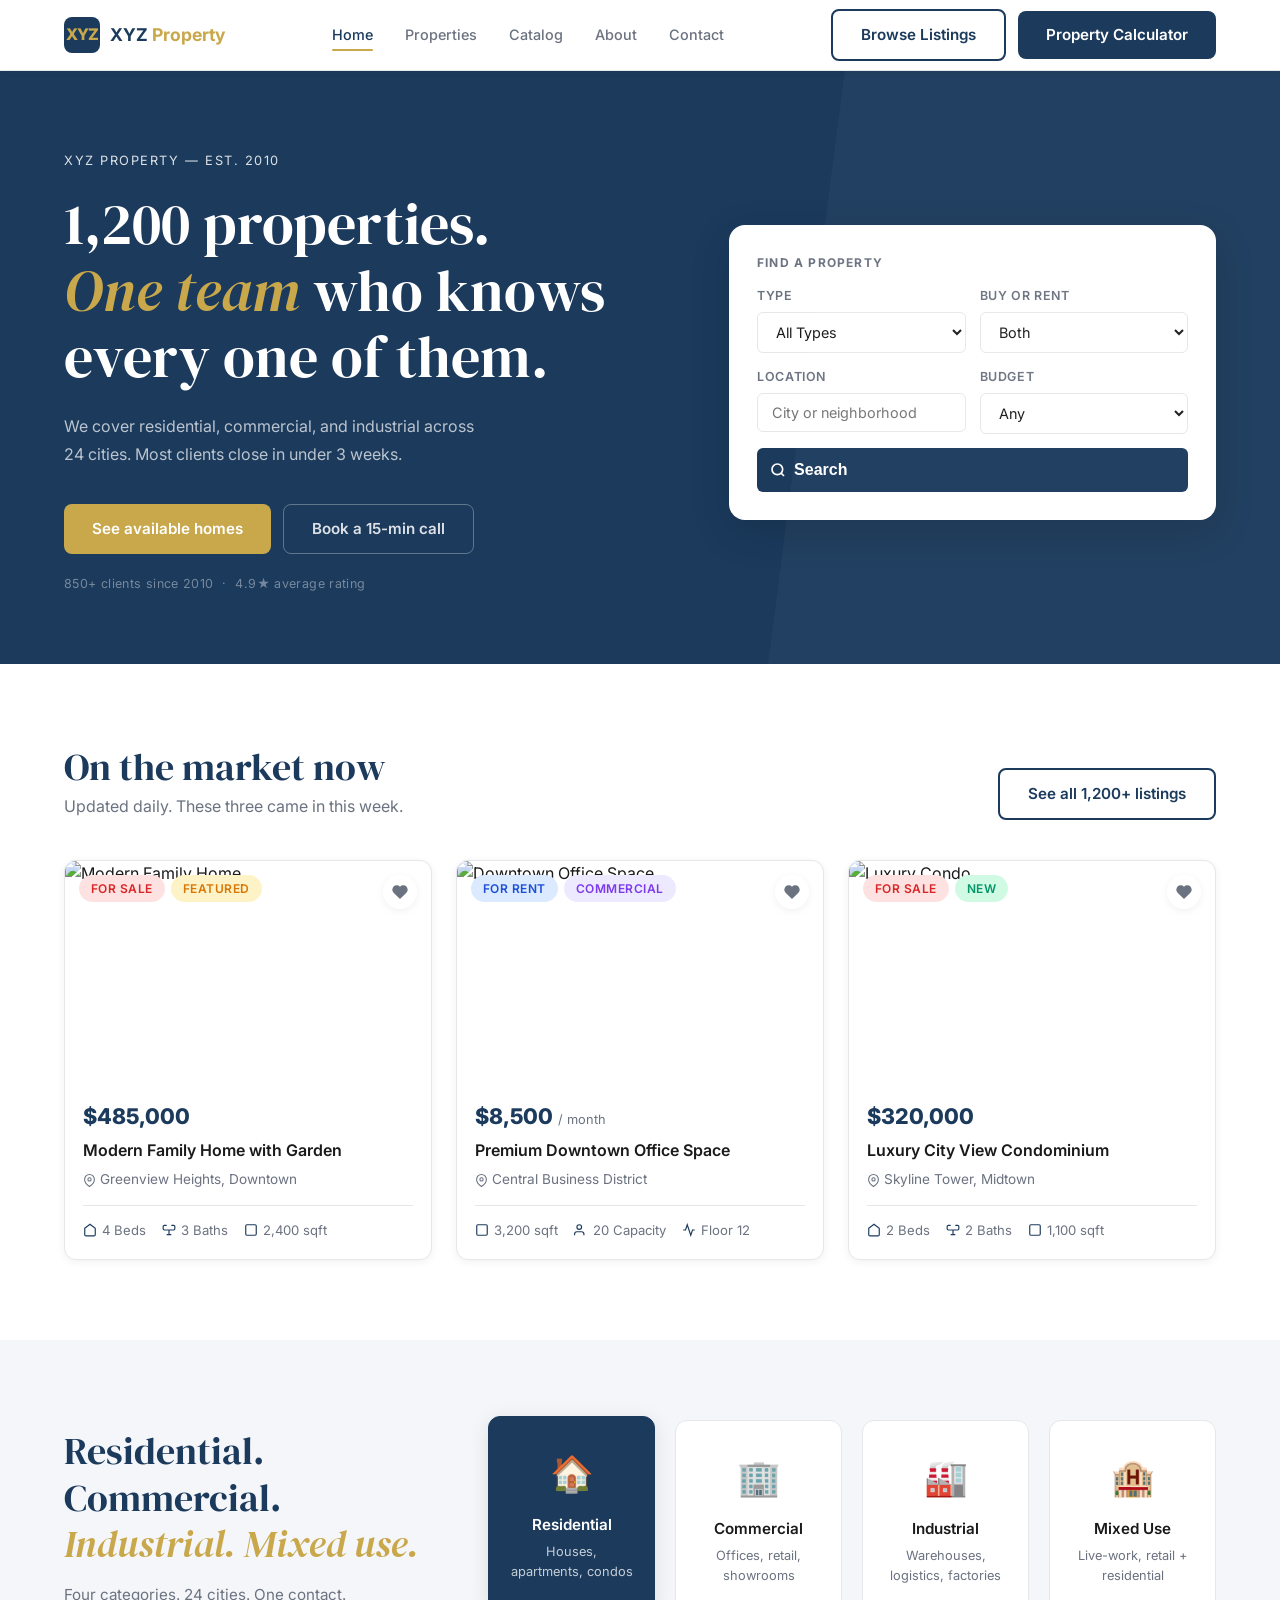
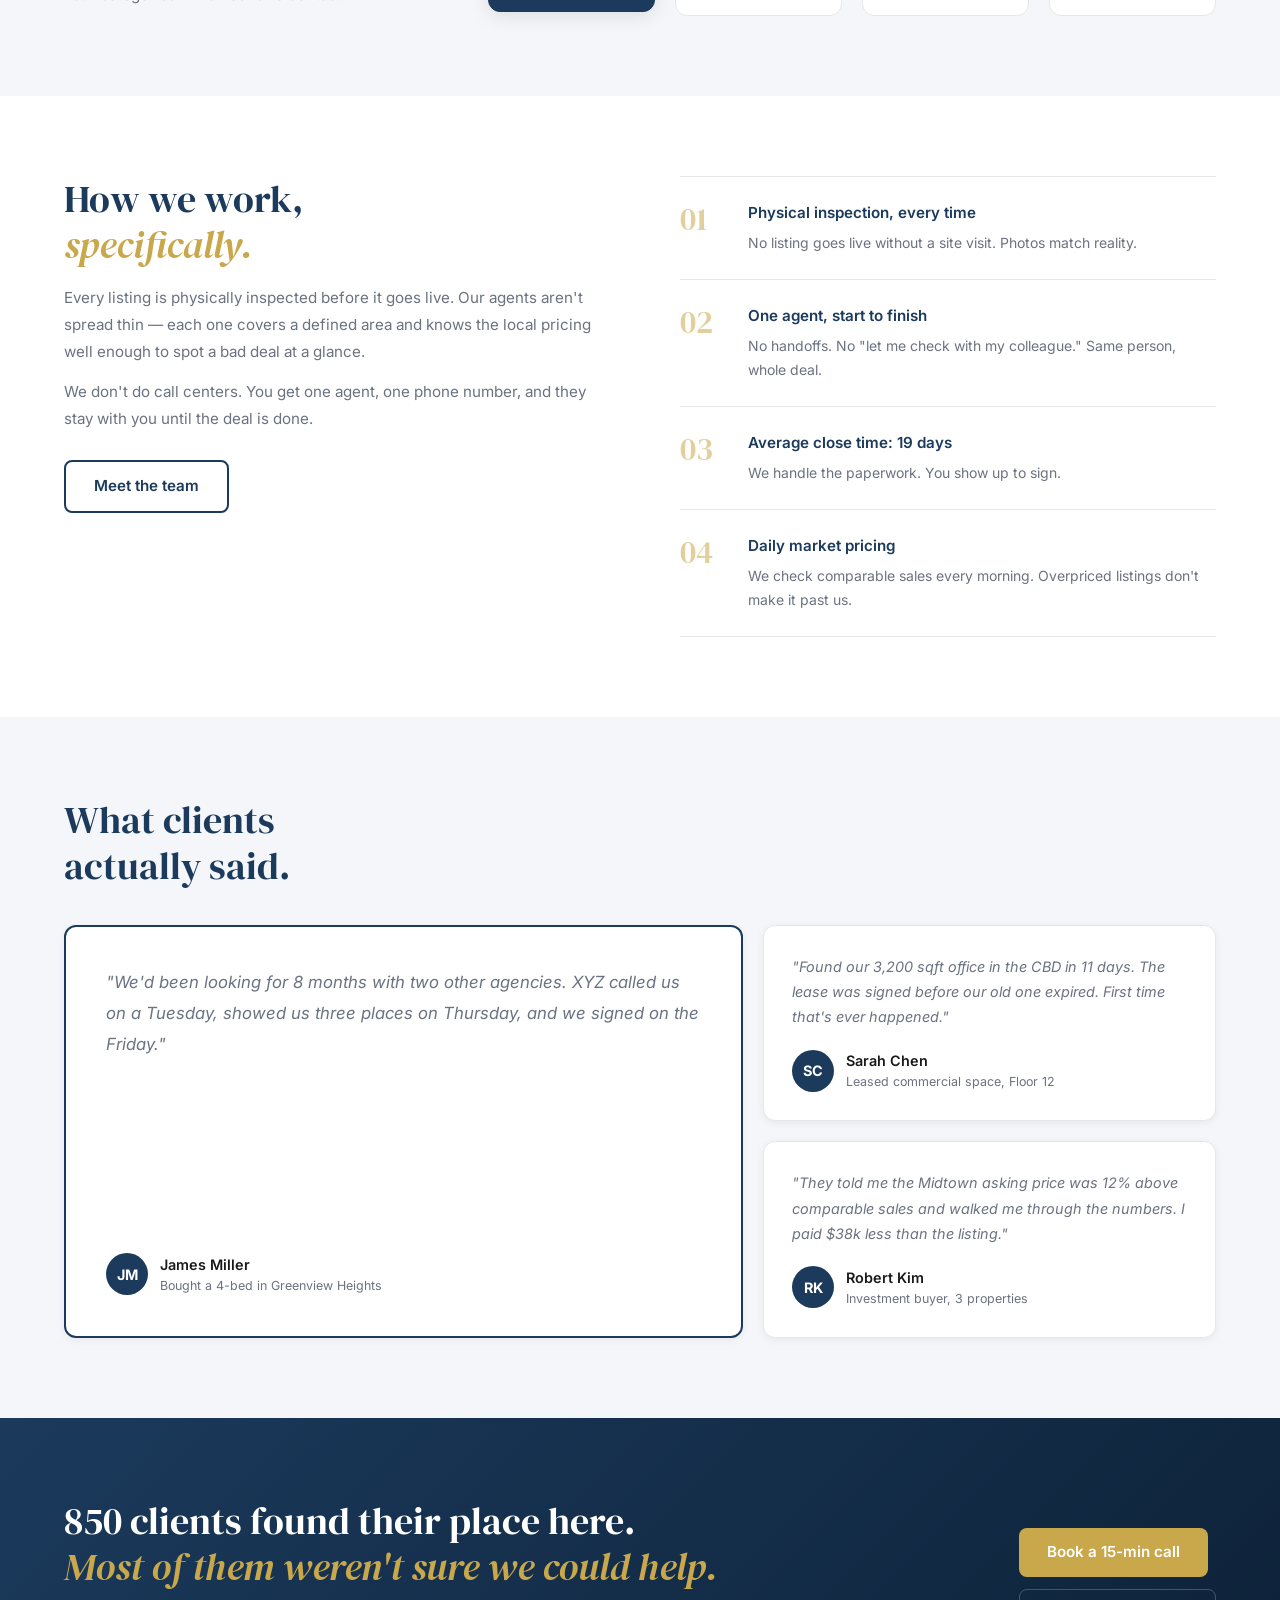
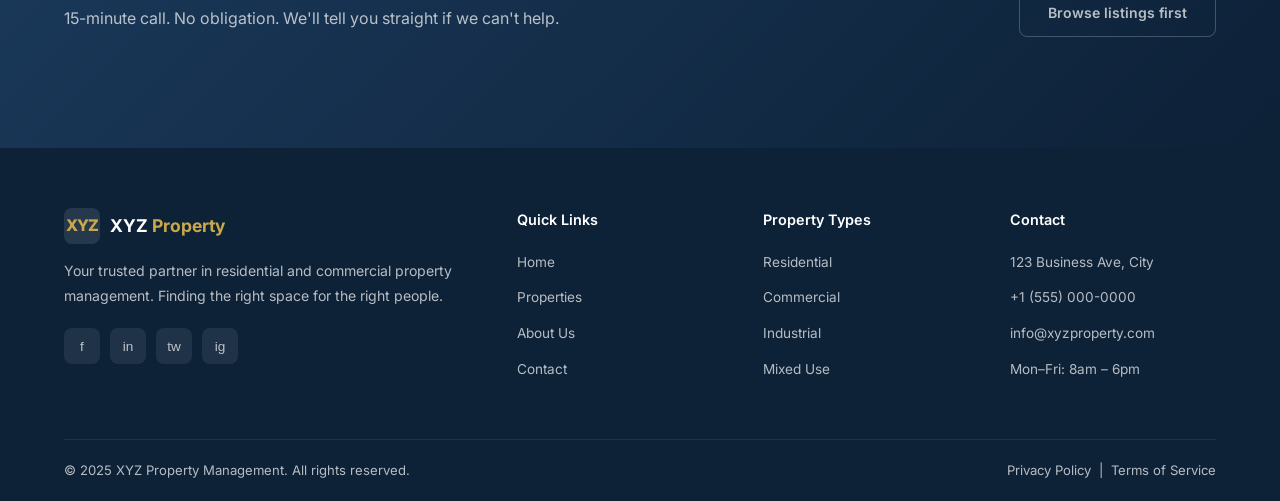
==== index.html @ 2d5e9dc3 "Push Anti-Slop homepage redesign — new hero, editorial sections, DM Serif Display" ====
<!DOCTYPE html>
<html lang="en">
<head>
  <meta charset="UTF-8" />
  <meta name="viewport" content="width=device-width, initial-scale=1.0" />
  <title>XYZ Property Management</title>
  <link rel="stylesheet" href="assets/css/style.css" />
  <link rel="preconnect" href="https://fonts.googleapis.com" />
  <link href="https://fonts.googleapis.com/css2?family=Inter:wght@300;400;500;600;700;800&family=DM+Serif+Display:ital@0;1&display=swap" rel="stylesheet" />
</head>
<body>

  <!-- NAVBAR -->
  <nav class="navbar">
    <div class="container navbar__inner">
      <a href="index.html" class="navbar__logo">
        <div class="logo-icon">XYZ</div>
        <span class="logo-name">XYZ <span>Property</span></span>
      </a>
      <div class="navbar__links">
        <a href="index.html" class="active">Home</a>
        <a href="properties.html">Properties</a>
        <a href="catalog.html">Catalog</a>
        <a href="about.html">About</a>
        <a href="contact.html">Contact</a>
      </div>
      <div class="navbar__actions">
        <a href="properties.html" class="btn btn--outline">Browse Listings</a>
        <a href="calculator.html" class="btn btn--primary">Property Calculator</a>
      </div>
      <button class="hamburger" aria-label="Menu">
        <span></span><span></span><span></span>
      </button>
    </div>
  </nav>

  <!-- MOBILE MENU -->
  <div class="mobile-menu">
    <button class="mobile-menu__close">&times;</button>
    <a href="index.html">Home</a>
    <a href="properties.html">Properties</a>
    <a href="catalog.html">Catalog</a>
        <a href="about.html">About</a>
    <a href="contact.html">Contact</a>
    <a href="calculator.html" class="btn btn--primary">Property Calculator</a>
  </div>

  <!-- HERO -->
  <section class="hero hero--asymmetric">
    <div class="container">
      <div class="hero__inner">
        <div class="hero__content">
          <p class="hero__eyebrow">XYZ Property — Est. 2010</p>
          <h1>1,200 properties.<br><em>One team</em> who knows<br>every one of them.</h1>
          <p class="hero__sub">We cover residential, commercial, and industrial across 24 cities. Most clients close in under 3 weeks.</p>
          <div class="hero__actions">
            <a href="properties.html" class="btn btn--accent">See available homes</a>
            <a href="contact.html" class="btn btn--ghost">Book a 15-min call</a>
          </div>
          <p class="hero__trust">850+ clients since 2010 &nbsp;·&nbsp; 4.9★ average rating</p>
        </div>

        <div class="hero__search">
          <p class="hero__search-label">Find a property</p>
          <form>
            <div class="search-grid">
              <div class="search-field">
                <label>Type</label>
                <select>
                  <option>All Types</option>
                  <option>Residential</option>
                  <option>Commercial</option>
                  <option>Office</option>
                  <option>Industrial</option>
                </select>
              </div>
              <div class="search-field">
                <label>Buy or Rent</label>
                <select>
                  <option>Both</option>
                  <option>For Sale</option>
                  <option>For Rent</option>
                </select>
              </div>
              <div class="search-field">
                <label>Location</label>
                <input type="text" placeholder="City or neighborhood" />
              </div>
              <div class="search-field">
                <label>Budget</label>
                <select>
                  <option>Any</option>
                  <option>Under $500k</option>
                  <option>$500k–$1M</option>
                  <option>$1M–$2M</option>
                  <option>$2M+</option>
                </select>
              </div>
            </div>
            <button type="submit" class="btn btn--primary search-btn">
              <svg width="16" height="16" viewBox="0 0 24 24" fill="none" stroke="currentColor" stroke-width="2.5"><circle cx="11" cy="11" r="8"/><line x1="21" y1="21" x2="16.65" y2="16.65"/></svg>
              Search
            </button>
          </form>
        </div>
      </div>
    </div>
  </section>

  <!-- FEATURED PROPERTIES -->
  <section class="section section--white">
    <div class="container">
      <div class="section-header listings-header">
        <div>
          <h2 class="section-title">On the market now</h2>
          <p class="section-sub">Updated daily. These three came in this week.</p>
        </div>
        <a href="properties.html" class="btn btn--outline">See all 1,200+ listings</a>
      </div>

      <div class="properties-grid">

        <a href="property.html" class="property-card">
          <div class="property-card__image">
            <img src="https://picsum.photos/seed/house1/600/400" alt="Modern Family Home" />
            <div class="property-card__badges">
              <span class="badge badge--sale">For Sale</span>
              <span class="badge badge--featured">Featured</span>
            </div>
            <button class="property-card__favorite" onclick="event.preventDefault();this.classList.toggle('active')">
              <svg width="16" height="16" viewBox="0 0 24 24" stroke="currentColor" stroke-width="2" fill="none"><path d="M20.84 4.61a5.5 5.5 0 0 0-7.78 0L12 5.67l-1.06-1.06a5.5 5.5 0 0 0-7.78 7.78l1.06 1.06L12 21.23l7.78-7.78 1.06-1.06a5.5 5.5 0 0 0 0-7.78z"/></svg>
            </button>
          </div>
          <div class="property-card__body">
            <div class="property-card__price">$485,000</div>
            <div class="property-card__title">Modern Family Home with Garden</div>
            <div class="property-card__location">
              <svg width="13" height="13" viewBox="0 0 24 24" fill="none" stroke="currentColor" stroke-width="2"><path d="M21 10c0 7-9 13-9 13s-9-6-9-13a9 9 0 0 1 18 0z"/><circle cx="12" cy="10" r="3"/></svg>
              Greenview Heights, Downtown
            </div>
            <div class="property-card__meta">
              <span class="meta-item"><svg width="14" height="14" viewBox="0 0 24 24" fill="none" stroke="currentColor" stroke-width="2"><path d="M3 9l9-7 9 7v11a2 2 0 0 1-2 2H5a2 2 0 0 1-2-2z"/></svg> 4 Beds</span>
              <span class="meta-item"><svg width="14" height="14" viewBox="0 0 24 24" fill="none" stroke="currentColor" stroke-width="2"><path d="M4 12h16M4 12a2 2 0 0 1-2-2V6a2 2 0 0 1 2-2h4M20 12a2 2 0 0 0 2-2V6a2 2 0 0 0-2-2h-4M12 12v8M8 20h8"/></svg> 3 Baths</span>
              <span class="meta-item"><svg width="14" height="14" viewBox="0 0 24 24" fill="none" stroke="currentColor" stroke-width="2"><rect x="3" y="3" width="18" height="18" rx="2"/></svg> 2,400 sqft</span>
            </div>
          </div>
        </a>

        <a href="property.html" class="property-card">
          <div class="property-card__image">
            <img src="https://picsum.photos/seed/office1/600/400" alt="Downtown Office Space" />
            <div class="property-card__badges">
              <span class="badge badge--rent">For Rent</span>
              <span class="badge badge--commercial">Commercial</span>
            </div>
            <button class="property-card__favorite" onclick="event.preventDefault();this.classList.toggle('active')">
              <svg width="16" height="16" viewBox="0 0 24 24" stroke="currentColor" stroke-width="2" fill="none"><path d="M20.84 4.61a5.5 5.5 0 0 0-7.78 0L12 5.67l-1.06-1.06a5.5 5.5 0 0 0-7.78 7.78l1.06 1.06L12 21.23l7.78-7.78 1.06-1.06a5.5 5.5 0 0 0 0-7.78z"/></svg>
            </button>
          </div>
          <div class="property-card__body">
            <div class="property-card__price">$8,500 <span>/ month</span></div>
            <div class="property-card__title">Premium Downtown Office Space</div>
            <div class="property-card__location">
              <svg width="13" height="13" viewBox="0 0 24 24" fill="none" stroke="currentColor" stroke-width="2"><path d="M21 10c0 7-9 13-9 13s-9-6-9-13a9 9 0 0 1 18 0z"/><circle cx="12" cy="10" r="3"/></svg>
              Central Business District
            </div>
            <div class="property-card__meta">
              <span class="meta-item"><svg width="14" height="14" viewBox="0 0 24 24" fill="none" stroke="currentColor" stroke-width="2"><rect x="3" y="3" width="18" height="18" rx="2"/></svg> 3,200 sqft</span>
              <span class="meta-item"><svg width="14" height="14" viewBox="0 0 24 24" fill="none" stroke="currentColor" stroke-width="2"><path d="M17 21v-2a4 4 0 0 0-4-4H5a4 4 0 0 0-4 4v2"/><circle cx="9" cy="7" r="4"/></svg> 20 Capacity</span>
              <span class="meta-item"><svg width="14" height="14" viewBox="0 0 24 24" fill="none" stroke="currentColor" stroke-width="2"><polyline points="22 12 18 12 15 21 9 3 6 12 2 12"/></svg> Floor 12</span>
            </div>
          </div>
        </a>

        <a href="property.html" class="property-card">
          <div class="property-card__image">
            <img src="https://picsum.photos/seed/condo1/600/400" alt="Luxury Condo" />
            <div class="property-card__badges">
              <span class="badge badge--sale">For Sale</span>
              <span class="badge badge--new">New</span>
            </div>
            <button class="property-card__favorite" onclick="event.preventDefault();this.classList.toggle('active')">
              <svg width="16" height="16" viewBox="0 0 24 24" stroke="currentColor" stroke-width="2" fill="none"><path d="M20.84 4.61a5.5 5.5 0 0 0-7.78 0L12 5.67l-1.06-1.06a5.5 5.5 0 0 0-7.78 7.78l1.06 1.06L12 21.23l7.78-7.78 1.06-1.06a5.5 5.5 0 0 0 0-7.78z"/></svg>
            </button>
          </div>
          <div class="property-card__body">
            <div class="property-card__price">$320,000</div>
            <div class="property-card__title">Luxury City View Condominium</div>
            <div class="property-card__location">
              <svg width="13" height="13" viewBox="0 0 24 24" fill="none" stroke="currentColor" stroke-width="2"><path d="M21 10c0 7-9 13-9 13s-9-6-9-13a9 9 0 0 1 18 0z"/><circle cx="12" cy="10" r="3"/></svg>
              Skyline Tower, Midtown
            </div>
            <div class="property-card__meta">
              <span class="meta-item"><svg width="14" height="14" viewBox="0 0 24 24" fill="none" stroke="currentColor" stroke-width="2"><path d="M3 9l9-7 9 7v11a2 2 0 0 1-2 2H5a2 2 0 0 1-2-2z"/></svg> 2 Beds</span>
              <span class="meta-item"><svg width="14" height="14" viewBox="0 0 24 24" fill="none" stroke="currentColor" stroke-width="2"><path d="M4 12h16M4 12a2 2 0 0 1-2-2V6a2 2 0 0 1 2-2h4M20 12a2 2 0 0 0 2-2V6a2 2 0 0 0-2-2h-4M12 12v8M8 20h8"/></svg> 2 Baths</span>
              <span class="meta-item"><svg width="14" height="14" viewBox="0 0 24 24" fill="none" stroke="currentColor" stroke-width="2"><rect x="3" y="3" width="18" height="18" rx="2"/></svg> 1,100 sqft</span>
            </div>
          </div>
        </a>

      </div>

    </div>
  </section>

  <!-- PROPERTY TYPES -->
  <section class="section section--gray">
    <div class="container">
      <div class="types-editorial">
        <div class="types-editorial__heading">
          <h2 class="section-title">Residential. Commercial.<br><em>Industrial. Mixed use.</em></h2>
          <p style="color:var(--text-light);margin-top:12px;font-size:0.95rem">Four categories. 24 cities. One contact.</p>
        </div>
        <div class="types-grid">
          <a href="properties.html" class="type-card active">
            <div class="type-card__icon">🏠</div>
            <h4>Residential</h4>
            <p>Houses, apartments, condos</p>
          </a>
          <a href="properties.html" class="type-card">
            <div class="type-card__icon">🏢</div>
            <h4>Commercial</h4>
            <p>Offices, retail, showrooms</p>
          </a>
          <a href="properties.html" class="type-card">
            <div class="type-card__icon">🏭</div>
            <h4>Industrial</h4>
            <p>Warehouses, logistics, factories</p>
          </a>
          <a href="properties.html" class="type-card">
            <div class="type-card__icon">🏨</div>
            <h4>Mixed Use</h4>
            <p>Live-work, retail + residential</p>
          </a>
        </div>
      </div>
    </div>
  </section>

  <!-- HOW WE WORK -->
  <section class="section section--white">
    <div class="container">
      <div class="how-grid">
        <div class="how-grid__left">
          <h2 class="section-title">How we work,<br><em>specifically.</em></h2>
          <p style="color:var(--text-light);line-height:1.8;margin-top:16px;font-size:0.95rem">Every listing is physically inspected before it goes live. Our agents aren't spread thin — each one covers a defined area and knows the local pricing well enough to spot a bad deal at a glance.</p>
          <p style="color:var(--text-light);line-height:1.8;margin-top:12px;font-size:0.95rem">We don't do call centers. You get one agent, one phone number, and they stay with you until the deal is done.</p>
          <a href="about.html" class="btn btn--outline" style="margin-top:28px;display:inline-flex">Meet the team</a>
        </div>
        <div class="how-grid__right">
          <div class="how-item">
            <div class="how-item__num">01</div>
            <div>
              <h4>Physical inspection, every time</h4>
              <p>No listing goes live without a site visit. Photos match reality.</p>
            </div>
          </div>
          <div class="how-item">
            <div class="how-item__num">02</div>
            <div>
              <h4>One agent, start to finish</h4>
              <p>No handoffs. No "let me check with my colleague." Same person, whole deal.</p>
            </div>
          </div>
          <div class="how-item">
            <div class="how-item__num">03</div>
            <div>
              <h4>Average close time: 19 days</h4>
              <p>We handle the paperwork. You show up to sign.</p>
            </div>
          </div>
          <div class="how-item">
            <div class="how-item__num">04</div>
            <div>
              <h4>Daily market pricing</h4>
              <p>We check comparable sales every morning. Overpriced listings don't make it past us.</p>
            </div>
          </div>
        </div>
      </div>
    </div>
  </section>

  <!-- TESTIMONIALS -->
  <section class="section section--gray">
    <div class="container">
      <div class="testimonials-editorial">
        <div class="testimonials-editorial__heading">
          <h2 class="section-title">What clients<br>actually said.</h2>
        </div>
        <div class="testimonials-editorial__cards">
          <div class="testimonial-card testimonial-card--large">
            <p class="testimonial-card__text">"We'd been looking for 8 months with two other agencies. XYZ called us on a Tuesday, showed us three places on Thursday, and we signed on the Friday."</p>
            <div class="testimonial-card__author">
              <div class="testimonial-card__avatar">JM</div>
              <div>
                <div class="testimonial-card__name">James Miller</div>
                <div class="testimonial-card__role">Bought a 4-bed in Greenview Heights</div>
              </div>
            </div>
          </div>
          <div class="testimonials-editorial__stack">
            <div class="testimonial-card">
              <p class="testimonial-card__text">"Found our 3,200 sqft office in the CBD in 11 days. The lease was signed before our old one expired. First time that's ever happened."</p>
              <div class="testimonial-card__author">
                <div class="testimonial-card__avatar">SC</div>
                <div>
                  <div class="testimonial-card__name">Sarah Chen</div>
                  <div class="testimonial-card__role">Leased commercial space, Floor 12</div>
                </div>
              </div>
            </div>
            <div class="testimonial-card">
              <p class="testimonial-card__text">"They told me the Midtown asking price was 12% above comparable sales and walked me through the numbers. I paid $38k less than the listing."</p>
              <div class="testimonial-card__author">
                <div class="testimonial-card__avatar">RK</div>
                <div>
                  <div class="testimonial-card__name">Robert Kim</div>
                  <div class="testimonial-card__role">Investment buyer, 3 properties</div>
                </div>
              </div>
            </div>
          </div>
        </div>
      </div>
    </div>
  </section>

  <!-- CTA -->
  <section class="cta-section">
    <div class="container cta-editorial">
      <div>
        <h2>850 clients found their place here.<br><em>Most of them weren't sure we could help.</em></h2>
        <p style="color:rgba(255,255,255,0.7);margin-top:16px;font-size:1rem">15-minute call. No obligation. We'll tell you straight if we can't help.</p>
      </div>
      <div class="cta-section__actions" style="flex-direction:column;align-items:flex-start;gap:12px">
        <a href="contact.html" class="btn btn--accent">Book a 15-min call</a>
        <a href="properties.html" class="btn btn--ghost-white">Browse listings first</a>
      </div>
    </div>
  </section>

  <!-- FOOTER -->
  <footer class="footer">
    <div class="container">
      <div class="footer__grid">
        <div class="footer__brand">
          <div class="navbar__logo">
            <div class="logo-icon">XYZ</div>
            <span class="logo-name">XYZ <span>Property</span></span>
          </div>
          <p>Your trusted partner in residential and commercial property management. Finding the right space for the right people.</p>
          <div class="footer__social">
            <button class="social-btn">f</button>
            <button class="social-btn">in</button>
            <button class="social-btn">tw</button>
            <button class="social-btn">ig</button>
          </div>
        </div>
        <div class="footer__col">
          <h4>Quick Links</h4>
          <ul>
            <li><a href="index.html">Home</a></li>
            <li><a href="properties.html">Properties</a></li>
            <li><a href="about.html">About Us</a></li>
            <li><a href="contact.html">Contact</a></li>
          </ul>
        </div>
        <div class="footer__col">
          <h4>Property Types</h4>
          <ul>
            <li><a href="properties.html">Residential</a></li>
            <li><a href="properties.html">Commercial</a></li>
            <li><a href="properties.html">Industrial</a></li>
            <li><a href="properties.html">Mixed Use</a></li>
          </ul>
        </div>
        <div class="footer__col">
          <h4>Contact</h4>
          <ul>
            <li><a href="#">123 Business Ave, City</a></li>
            <li><a href="#">+1 (555) 000-0000</a></li>
            <li><a href="#">info@xyzproperty.com</a></li>
            <li><a href="#">Mon–Fri: 8am – 6pm</a></li>
          </ul>
        </div>
      </div>
      <div class="footer__bottom">
        <span>&copy; 2025 XYZ Property Management. All rights reserved.</span>
        <span>Privacy Policy &nbsp;|&nbsp; Terms of Service</span>
      </div>
    </div>
  </footer>

  <div class="toast"></div>
  <script src="assets/js/main.js"></script>
</body>
</html>
---- assets/css/style.css ----
/* ── Reset & Variables ────────────────────────────────────────────────────── */
*, *::before, *::after { box-sizing: border-box; margin: 0; padding: 0; }

:root {
  --primary:       #1B3A5C;
  --primary-light: #2D5F8A;
  --accent:        #C9A84C;
  --accent-light:  #E2C97E;
  --bg:            #F4F6F9;
  --white:         #FFFFFF;
  --text:          #1a1a1a;
  --text-light:    #6B7280;
  --border:        #E5E7EB;
  --shadow-sm:     0 2px 8px rgba(0,0,0,0.06);
  --shadow:        0 4px 20px rgba(0,0,0,0.10);
  --shadow-lg:     0 12px 40px rgba(0,0,0,0.14);
  --radius:        12px;
  --radius-sm:     6px;
  --font:          'Inter', sans-serif;
  --font-display:  'DM Serif Display', serif;
}

html { scroll-behavior: smooth; }
body { background: var(--bg); color: var(--text); font-family: var(--font); line-height: 1.6; }
a { text-decoration: none; color: inherit; }
img { max-width: 100%; display: block; }
ul { list-style: none; }

/* ── Typography ───────────────────────────────────────────────────────────── */
h1 { font-family: var(--font-display); font-size: clamp(2.2rem, 5vw, 3.6rem); font-weight: 400; line-height: 1.15; }
h2 { font-family: var(--font-display); font-size: clamp(1.8rem, 3vw, 2.6rem); font-weight: 400; line-height: 1.2; }
h1 em, h2 em { font-style: italic; color: var(--accent); }
h3 { font-size: 1.1rem; font-weight: 600; }
h4 { font-size: 0.95rem; font-weight: 600; }

/* ── Buttons ──────────────────────────────────────────────────────────────── */
.btn {
  display: inline-flex;
  align-items: center;
  gap: 8px;
  padding: 12px 28px;
  border-radius: 8px;
  font-size: 0.95rem;
  font-weight: 600;
  cursor: pointer;
  border: none;
  transition: all 0.2s ease;
}
.btn--primary { background: var(--primary); color: var(--white); }
.btn--primary:hover { background: var(--primary-light); transform: translateY(-1px); box-shadow: var(--shadow); }
.btn--accent { background: var(--accent); color: var(--white); }
.btn--accent:hover { background: var(--accent-light); transform: translateY(-1px); }
.btn--outline { background: transparent; color: var(--primary); border: 2px solid var(--primary); }
.btn--outline:hover { background: var(--primary); color: var(--white); }
.btn--white { background: var(--white); color: var(--primary); }
.btn--white:hover { background: var(--accent); color: var(--white); }

/* ── Badge ────────────────────────────────────────────────────────────────── */
.badge {
  display: inline-block;
  padding: 4px 12px;
  border-radius: 20px;
  font-size: 0.75rem;
  font-weight: 600;
  letter-spacing: 0.04em;
  text-transform: uppercase;
}
.badge--sale     { background: #FEE2E2; color: #DC2626; }
.badge--rent     { background: #DBEAFE; color: #1D4ED8; }
.badge--featured { background: #FEF3C7; color: #D97706; }
.badge--new      { background: #D1FAE5; color: #059669; }
.badge--commercial { background: #EDE9FE; color: #7C3AED; }

/* ── Section ──────────────────────────────────────────────────────────────── */
.section { padding: 80px 0; }
.section--gray { background: var(--bg); }
.section--white { background: var(--white); }
.container { max-width: 1200px; margin: 0 auto; padding: 0 24px; }
.section-label { font-size: 0.8rem; font-weight: 700; letter-spacing: 0.12em; text-transform: uppercase; color: var(--accent); margin-bottom: 8px; }
.section-title { color: var(--primary); margin-bottom: 16px; }
.section-sub { color: var(--text-light); font-size: 1rem; max-width: 560px; }
.section-header { margin-bottom: 48px; }
.section-header--center { text-align: center; }
.section-header--center .section-sub { margin: 0 auto; }

/* ══ NAVBAR ════════════════════════════════════════════════════════════════ */
.navbar {
  position: sticky;
  top: 0;
  z-index: 1000;
  background: var(--white);
  border-bottom: 1px solid var(--border);
  box-shadow: var(--shadow-sm);
}
.navbar__inner {
  display: flex;
  align-items: center;
  justify-content: space-between;
  height: 70px;
}
.navbar__logo {
  display: flex;
  align-items: center;
  gap: 10px;
}
.logo-icon {
  width: 36px;
  height: 36px;
  background: var(--primary);
  border-radius: 8px;
  display: flex;
  align-items: center;
  justify-content: center;
  color: var(--accent);
  font-weight: 800;
  font-size: 1rem;
  letter-spacing: -1px;
}
.logo-name { font-size: 1.1rem; font-weight: 700; color: var(--primary); }
.logo-name span { color: var(--accent); }

.navbar__links {
  display: flex;
  align-items: center;
  gap: 32px;
}
.navbar__links a {
  font-size: 0.9rem;
  font-weight: 500;
  color: var(--text-light);
  transition: color 0.2s;
  position: relative;
}
.navbar__links a:hover,
.navbar__links a.active { color: var(--primary); }
.navbar__links a.active::after {
  content: '';
  position: absolute;
  bottom: -4px;
  left: 0; right: 0;
  height: 2px;
  background: var(--accent);
  border-radius: 2px;
}
.navbar__actions { display: flex; align-items: center; gap: 12px; }

.hamburger { display: none; flex-direction: column; gap: 5px; cursor: pointer; background: none; border: none; padding: 4px; }
.hamburger span { display: block; width: 24px; height: 2px; background: var(--primary); border-radius: 2px; transition: all 0.3s; }

/* ══ HERO ══════════════════════════════════════════════════════════════════ */
.hero {
  background: var(--primary);
  padding: 80px 0 70px;
  position: relative;
  overflow: hidden;
}
.hero--asymmetric::after {
  content: '';
  position: absolute;
  bottom: 0; right: 0;
  width: 40%;
  height: 100%;
  background: rgba(255,255,255,0.03);
  clip-path: polygon(15% 0, 100% 0, 100% 100%, 0% 100%);
}
.hero__inner {
  display: grid;
  grid-template-columns: 1.1fr 0.9fr;
  gap: 70px;
  align-items: center;
}
.hero__eyebrow { color: rgba(255,255,255,0.85); font-size: 0.8rem; letter-spacing: 0.12em; text-transform: uppercase; margin-bottom: 20px; }
.hero h1 { color: var(--white); margin-bottom: 22px; }
.hero h1 em { color: var(--accent); font-style: italic; }
.hero__sub { color: rgba(255,255,255,0.7); font-size: 1rem; margin-bottom: 36px; line-height: 1.75; max-width: 420px; }
.hero__actions { display: flex; gap: 12px; flex-wrap: wrap; margin-bottom: 20px; }
.hero__trust { font-size: 0.78rem; color: rgba(255,255,255,0.4); letter-spacing: 0.03em; }
.hero__search-label { font-size: 0.75rem; font-weight: 700; letter-spacing: 0.1em; text-transform: uppercase; color: var(--text-light); margin-bottom: 14px; }

.hero__search {
  background: var(--white);
  border-radius: 16px;
  padding: 28px;
  box-shadow: var(--shadow-lg);
}
.hero__search h3 { color: var(--primary); margin-bottom: 20px; font-size: 1.1rem; }
.search-grid { display: grid; grid-template-columns: 1fr 1fr; gap: 14px; margin-bottom: 14px; }
.search-field label { display: block; font-size: 0.78rem; font-weight: 600; color: var(--text-light); margin-bottom: 6px; text-transform: uppercase; letter-spacing: 0.05em; }
.search-field select,
.search-field input {
  width: 100%;
  padding: 10px 14px;
  border: 1.5px solid var(--border);
  border-radius: var(--radius-sm);
  font-size: 0.9rem;
  color: var(--text);
  background: var(--white);
  outline: none;
  transition: border-color 0.2s;
  font-family: var(--font);
}
.search-field select:focus,
.search-field input:focus { border-color: var(--primary); }
.search-btn { width: 100%; padding: 13px; font-size: 1rem; border-radius: var(--radius-sm); }

/* ══ STATS BAR ══════════════════════════════════════════════════════════════ */
.stats-bar {
  background: var(--primary);
  padding: 32px 0;
}
.stats-bar__inner {
  display: grid;
  grid-template-columns: repeat(4, 1fr);
  gap: 0;
}
.stat-item {
  text-align: center;
  padding: 0 24px;
  border-right: 1px solid rgba(255,255,255,0.1);
}
.stat-item:last-child { border-right: none; }
.stat-item__number {
  font-size: 2.2rem;
  font-weight: 800;
  color: var(--accent);
  line-height: 1;
  margin-bottom: 6px;
}
.stat-item__label { font-size: 0.85rem; color: rgba(255,255,255,0.7); }

/* ══ PROPERTY CARD ══════════════════════════════════════════════════════════ */
.property-card {
  background: var(--white);
  border-radius: var(--radius);
  overflow: hidden;
  box-shadow: var(--shadow-sm);
  border: 1px solid var(--border);
  transition: transform 0.3s ease, box-shadow 0.3s ease;
}
.property-card:hover { transform: translateY(-6px); box-shadow: var(--shadow-lg); }

.property-card__image {
  position: relative;
  height: 220px;
  overflow: hidden;
}
.property-card__image img { width: 100%; height: 100%; object-fit: cover; transition: transform 0.4s ease; }
.property-card:hover .property-card__image img { transform: scale(1.05); }

.property-card__badges {
  position: absolute;
  top: 14px;
  left: 14px;
  display: flex;
  gap: 6px;
}
.property-card__favorite {
  position: absolute;
  top: 14px;
  right: 14px;
  width: 34px;
  height: 34px;
  background: var(--white);
  border-radius: 50%;
  border: none;
  cursor: pointer;
  display: flex;
  align-items: center;
  justify-content: center;
  color: var(--text-light);
  box-shadow: var(--shadow-sm);
  transition: all 0.2s;
}
.property-card__favorite:hover,
.property-card__favorite.active { color: #DC2626; }
.property-card__favorite svg { fill: currentColor; }

.property-card__body { padding: 18px; }
.property-card__price { font-size: 1.35rem; font-weight: 800; color: var(--primary); margin-bottom: 4px; }
.property-card__price span { font-size: 0.8rem; font-weight: 400; color: var(--text-light); }
.property-card__title { font-size: 1rem; font-weight: 600; color: var(--text); margin-bottom: 6px; }
.property-card__location { font-size: 0.85rem; color: var(--text-light); display: flex; align-items: center; gap: 4px; margin-bottom: 14px; }

.property-card__meta {
  display: flex;
  gap: 16px;
  padding-top: 14px;
  border-top: 1px solid var(--border);
}
.meta-item { display: flex; align-items: center; gap: 5px; font-size: 0.82rem; color: var(--text-light); }
.meta-item svg { color: var(--primary); flex-shrink: 0; }

/* ══ PROPERTIES GRID ════════════════════════════════════════════════════════ */
.properties-grid {
  display: grid;
  grid-template-columns: repeat(3, 1fr);
  gap: 24px;
}

/* ══ FILTERS ════════════════════════════════════════════════════════════════ */
.filters-bar {
  background: var(--white);
  border: 1px solid var(--border);
  border-radius: var(--radius);
  padding: 20px 24px;
  margin-bottom: 32px;
  display: flex;
  gap: 14px;
  flex-wrap: wrap;
  align-items: flex-end;
  box-shadow: var(--shadow-sm);
}
.filter-group { display: flex; flex-direction: column; gap: 6px; flex: 1; min-width: 140px; }
.filter-group label { font-size: 0.78rem; font-weight: 600; color: var(--text-light); text-transform: uppercase; letter-spacing: 0.05em; }
.filter-group select,
.filter-group input {
  padding: 9px 12px;
  border: 1.5px solid var(--border);
  border-radius: var(--radius-sm);
  font-size: 0.88rem;
  color: var(--text);
  background: var(--white);
  outline: none;
  transition: border-color 0.2s;
  font-family: var(--font);
}
.filter-group select:focus,
.filter-group input:focus { border-color: var(--primary); }

/* ══ WHY CHOOSE US ══════════════════════════════════════════════════════════ */
.features-grid {
  display: grid;
  grid-template-columns: repeat(3, 1fr);
  gap: 28px;
}
.feature-card {
  background: var(--white);
  border-radius: var(--radius);
  padding: 32px 28px;
  border: 1px solid var(--border);
  transition: box-shadow 0.3s, transform 0.3s;
}
.feature-card:hover { box-shadow: var(--shadow); transform: translateY(-4px); }
.feature-card__icon {
  width: 52px;
  height: 52px;
  background: rgba(27,58,92,0.08);
  border-radius: 12px;
  display: flex;
  align-items: center;
  justify-content: center;
  margin-bottom: 20px;
  color: var(--primary);
}
.feature-card h3 { color: var(--primary); margin-bottom: 10px; }
.feature-card p { color: var(--text-light); font-size: 0.9rem; line-height: 1.7; }

/* ══ PROPERTY TYPES ═════════════════════════════════════════════════════════ */
.types-grid {
  display: grid;
  grid-template-columns: repeat(4, 1fr);
  gap: 20px;
}
.type-card {
  background: var(--white);
  border-radius: var(--radius);
  padding: 28px 20px;
  text-align: center;
  border: 1.5px solid var(--border);
  cursor: pointer;
  transition: all 0.25s;
}
.type-card:hover, .type-card.active {
  border-color: var(--primary);
  background: var(--primary);
  color: var(--white);
  transform: translateY(-4px);
  box-shadow: var(--shadow);
}
.type-card__icon { font-size: 2.2rem; margin-bottom: 12px; }
.type-card h4 { font-size: 0.95rem; margin-bottom: 4px; }
.type-card p { font-size: 0.8rem; color: var(--text-light); }
.type-card:hover p, .type-card.active p { color: rgba(255,255,255,0.75); }

/* ══ TESTIMONIALS ════════════════════════════════════════════════════════════ */
.testimonials-grid {
  display: grid;
  grid-template-columns: repeat(3, 1fr);
  gap: 24px;
}
.testimonial-card {
  background: var(--white);
  border-radius: var(--radius);
  padding: 28px;
  border: 1px solid var(--border);
  box-shadow: var(--shadow-sm);
}
.testimonial-card__stars { color: var(--accent); font-size: 1rem; margin-bottom: 14px; letter-spacing: 2px; }
.testimonial-card__text { font-size: 0.9rem; color: var(--text-light); line-height: 1.75; margin-bottom: 20px; font-style: italic; }
.testimonial-card__author { display: flex; align-items: center; gap: 12px; }
.testimonial-card__avatar {
  width: 42px;
  height: 42px;
  border-radius: 50%;
  background: var(--primary);
  display: flex;
  align-items: center;
  justify-content: center;
  color: var(--white);
  font-weight: 700;
  font-size: 0.9rem;
  flex-shrink: 0;
}
.testimonial-card__name { font-weight: 600; font-size: 0.9rem; color: var(--text); }
.testimonial-card__role { font-size: 0.78rem; color: var(--text-light); }

/* ══ CTA SECTION ═════════════════════════════════════════════════════════════ */
.cta-section {
  background: linear-gradient(135deg, var(--primary) 0%, #0d2137 100%);
  padding: 80px 0;
  text-align: center;
}
.cta-section h2 { color: var(--white); margin-bottom: 16px; }
.cta-section p { color: rgba(255,255,255,0.75); font-size: 1.05rem; margin-bottom: 36px; }
.cta-section__actions { display: flex; gap: 14px; justify-content: center; flex-wrap: wrap; }

/* ══ FOOTER ══════════════════════════════════════════════════════════════════ */
.footer {
  background: #0d2137;
  color: rgba(255,255,255,0.7);
  padding: 60px 0 0;
}
.footer__grid {
  display: grid;
  grid-template-columns: 2fr 1fr 1fr 1fr;
  gap: 40px;
  margin-bottom: 48px;
}
.footer__brand p { font-size: 0.88rem; line-height: 1.8; margin: 14px 0 20px; }
.footer__brand .logo-name { color: var(--white); }
.footer__brand .logo-icon { background: rgba(255,255,255,0.1); }
.footer__col h4 { color: var(--white); font-size: 0.9rem; margin-bottom: 18px; }
.footer__col li { margin-bottom: 10px; }
.footer__col a { font-size: 0.85rem; transition: color 0.2s; }
.footer__col a:hover { color: var(--accent); }
.footer__social { display: flex; gap: 10px; }
.social-btn {
  width: 36px;
  height: 36px;
  border-radius: 8px;
  background: rgba(255,255,255,0.08);
  display: flex;
  align-items: center;
  justify-content: center;
  color: rgba(255,255,255,0.7);
  font-size: 0.85rem;
  transition: all 0.2s;
  cursor: pointer;
  border: none;
}
.social-btn:hover { background: var(--accent); color: var(--white); }
.footer__bottom {
  border-top: 1px solid rgba(255,255,255,0.08);
  padding: 20px 0;
  display: flex;
  justify-content: space-between;
  align-items: center;
  font-size: 0.82rem;
}

/* ══ PAGE HERO (inner pages) ═════════════════════════════════════════════════ */
.page-hero {
  background: linear-gradient(135deg, var(--primary) 0%, #0d2137 100%);
  padding: 60px 0;
}
.page-hero h1 { color: var(--white); font-size: 2.2rem; margin-bottom: 8px; }
.page-hero p { color: rgba(255,255,255,0.7); }
.breadcrumb { display: flex; align-items: center; gap: 8px; font-size: 0.85rem; color: rgba(255,255,255,0.5); margin-bottom: 12px; }
.breadcrumb a { color: rgba(255,255,255,0.7); }
.breadcrumb a:hover { color: var(--accent); }

/* ══ PROPERTY DETAIL ═════════════════════════════════════════════════════════ */
.property-detail { padding: 60px 0; }
.property-detail__grid { display: grid; grid-template-columns: 1fr 380px; gap: 36px; align-items: start; }

.gallery-main { border-radius: var(--radius); overflow: hidden; margin-bottom: 12px; height: 420px; }
.gallery-main img { width: 100%; height: 100%; object-fit: cover; }
.gallery-thumbs { display: grid; grid-template-columns: repeat(4, 1fr); gap: 10px; }
.gallery-thumb { height: 90px; border-radius: var(--radius-sm); overflow: hidden; cursor: pointer; border: 2px solid transparent; transition: border-color 0.2s; }
.gallery-thumb.active { border-color: var(--primary); }
.gallery-thumb img { width: 100%; height: 100%; object-fit: cover; }

.property-info { background: var(--white); border-radius: var(--radius); padding: 28px; border: 1px solid var(--border); margin-bottom: 24px; }
.property-info__header { display: flex; justify-content: space-between; align-items: flex-start; margin-bottom: 20px; }
.property-info__price { font-size: 2rem; font-weight: 800; color: var(--primary); }
.property-info__price span { font-size: 0.9rem; font-weight: 400; color: var(--text-light); }
.property-info__meta { display: flex; gap: 20px; margin: 20px 0; padding: 20px 0; border-top: 1px solid var(--border); border-bottom: 1px solid var(--border); flex-wrap: wrap; }
.property-info__desc { font-size: 0.92rem; color: var(--text-light); line-height: 1.8; }

.amenities-grid { display: grid; grid-template-columns: repeat(3, 1fr); gap: 10px; margin-top: 16px; }
.amenity-item { display: flex; align-items: center; gap: 8px; font-size: 0.85rem; color: var(--text); padding: 8px 12px; background: var(--bg); border-radius: var(--radius-sm); }
.amenity-item svg { color: var(--primary); flex-shrink: 0; }

/* Agent card */
.agent-card { background: var(--white); border-radius: var(--radius); padding: 24px; border: 1px solid var(--border); position: sticky; top: 90px; }
.agent-card__header { display: flex; align-items: center; gap: 14px; margin-bottom: 20px; padding-bottom: 20px; border-bottom: 1px solid var(--border); }
.agent-avatar { width: 56px; height: 56px; border-radius: 50%; background: var(--primary); display: flex; align-items: center; justify-content: center; color: var(--white); font-weight: 700; font-size: 1.2rem; flex-shrink: 0; }
.agent-name { font-weight: 700; color: var(--primary); }
.agent-title { font-size: 0.82rem; color: var(--text-light); }
.contact-form { display: flex; flex-direction: column; gap: 12px; }
.contact-form input,
.contact-form textarea {
  width: 100%;
  padding: 11px 14px;
  border: 1.5px solid var(--border);
  border-radius: var(--radius-sm);
  font-size: 0.88rem;
  font-family: var(--font);
  color: var(--text);
  outline: none;
  transition: border-color 0.2s;
  resize: vertical;
}
.contact-form input:focus,
.contact-form textarea:focus { border-color: var(--primary); }

/* ══ MORTGAGE CALCULATOR ════════════════════════════════════════════════════ */
.calculator {
  background: var(--white);
  border-radius: var(--radius);
  padding: 28px;
  border: 1px solid var(--border);
  margin-bottom: 24px;
}
.calculator h3 { color: var(--primary); margin-bottom: 20px; }
.calc-grid { display: grid; grid-template-columns: 1fr 1fr; gap: 14px; margin-bottom: 20px; }
.calc-field { display: flex; flex-direction: column; gap: 6px; }
.calc-field label { font-size: 0.78rem; font-weight: 600; color: var(--text-light); text-transform: uppercase; letter-spacing: 0.05em; }
.calc-field input {
  padding: 10px 12px;
  border: 1.5px solid var(--border);
  border-radius: var(--radius-sm);
  font-size: 0.9rem;
  font-family: var(--font);
  outline: none;
  transition: border-color 0.2s;
}
.calc-field input:focus { border-color: var(--primary); }
.calc-result {
  background: var(--primary);
  border-radius: var(--radius-sm);
  padding: 18px;
  text-align: center;
  color: var(--white);
}
.calc-result__label { font-size: 0.82rem; opacity: 0.75; margin-bottom: 4px; }
.calc-result__amount { font-size: 1.8rem; font-weight: 800; color: var(--accent); }

/* ══ ABOUT PAGE ═════════════════════════════════════════════════════════════ */
.team-grid { display: grid; grid-template-columns: repeat(4, 1fr); gap: 24px; }
.team-card { background: var(--white); border-radius: var(--radius); overflow: hidden; border: 1px solid var(--border); text-align: center; transition: box-shadow 0.3s, transform 0.3s; }
.team-card:hover { box-shadow: var(--shadow); transform: translateY(-4px); }
.team-card__img { height: 200px; overflow: hidden; }
.team-card__img img { width: 100%; height: 100%; object-fit: cover; }
.team-card__body { padding: 18px; }
.team-card__name { font-weight: 700; color: var(--primary); margin-bottom: 4px; }
.team-card__role { font-size: 0.82rem; color: var(--text-light); margin-bottom: 12px; }
.team-card__social { display: flex; justify-content: center; gap: 8px; }

/* ══ CONTACT PAGE ═══════════════════════════════════════════════════════════ */
.contact-grid { display: grid; grid-template-columns: 1fr 1.4fr; gap: 40px; }
.contact-info { display: flex; flex-direction: column; gap: 20px; }
.contact-info-item { display: flex; gap: 16px; align-items: flex-start; }
.contact-info-icon { width: 44px; height: 44px; background: rgba(27,58,92,0.08); border-radius: 10px; display: flex; align-items: center; justify-content: center; color: var(--primary); flex-shrink: 0; }
.contact-info-text h4 { color: var(--primary); margin-bottom: 4px; }
.contact-info-text p { font-size: 0.88rem; color: var(--text-light); }
.contact-form-card { background: var(--white); border-radius: var(--radius); padding: 36px; border: 1px solid var(--border); box-shadow: var(--shadow-sm); }
.contact-form-card h3 { color: var(--primary); margin-bottom: 24px; }
.form-row { display: grid; grid-template-columns: 1fr 1fr; gap: 14px; }
.full-form input,
.full-form select,
.full-form textarea {
  width: 100%;
  padding: 12px 14px;
  border: 1.5px solid var(--border);
  border-radius: var(--radius-sm);
  font-size: 0.9rem;
  font-family: var(--font);
  color: var(--text);
  outline: none;
  transition: border-color 0.2s;
  margin-bottom: 14px;
}
.full-form input:focus,
.full-form select:focus,
.full-form textarea:focus { border-color: var(--primary); }
.full-form textarea { resize: vertical; min-height: 130px; }

/* ══ MAP PLACEHOLDER ═════════════════════════════════════════════════════════ */
.map-placeholder {
  background: #e8edf2;
  border-radius: var(--radius);
  height: 300px;
  display: flex;
  flex-direction: column;
  align-items: center;
  justify-content: center;
  color: var(--text-light);
  border: 1px solid var(--border);
  gap: 10px;
}
.map-placeholder svg { color: var(--primary); opacity: 0.4; }

/* ══ MOBILE MENU ════════════════════════════════════════════════════════════ */
.mobile-menu {
  display: none;
  position: fixed;
  inset: 0;
  background: var(--white);
  z-index: 999;
  padding: 80px 24px 40px;
  flex-direction: column;
  gap: 8px;
}
.mobile-menu.open { display: flex; }
.mobile-menu a { padding: 14px 0; font-size: 1.1rem; font-weight: 500; color: var(--text); border-bottom: 1px solid var(--border); }
.mobile-menu .btn { margin-top: 20px; justify-content: center; }
.mobile-menu__close { position: absolute; top: 20px; right: 24px; background: none; border: none; font-size: 1.6rem; cursor: pointer; color: var(--text); }

/* ══ PAGINATION ═════════════════════════════════════════════════════════════ */
.pagination { display: flex; justify-content: center; gap: 8px; margin-top: 48px; }
.page-btn {
  width: 40px;
  height: 40px;
  border-radius: var(--radius-sm);
  border: 1.5px solid var(--border);
  background: var(--white);
  color: var(--text);
  font-size: 0.9rem;
  cursor: pointer;
  display: flex;
  align-items: center;
  justify-content: center;
  transition: all 0.2s;
  font-family: var(--font);
}
.page-btn:hover { border-color: var(--primary); color: var(--primary); }
.page-btn.active { background: var(--primary); border-color: var(--primary); color: var(--white); }

/* ══ TOAST NOTIFICATION ══════════════════════════════════════════════════════ */
.toast {
  position: fixed;
  bottom: 24px;
  right: 24px;
  background: var(--primary);
  color: var(--white);
  padding: 14px 20px;
  border-radius: var(--radius-sm);
  font-size: 0.9rem;
  box-shadow: var(--shadow-lg);
  z-index: 9999;
  transform: translateY(100px);
  opacity: 0;
  transition: all 0.3s ease;
  display: flex;
  align-items: center;
  gap: 10px;
}
.toast.show { transform: translateY(0); opacity: 1; }
.toast--success { background: #059669; }

/* ── Subcategory Tab Bar ──────────────────────────────────────────────────── */
.subcat-bar {
  background: var(--white);
  border-bottom: 1px solid var(--border);
  padding: 0;
}
.subcat-tabs {
  display: flex;
  gap: 0;
  overflow-x: auto;
  scrollbar-width: none;
}
.subcat-tabs::-webkit-scrollbar { display: none; }
.subcat-btn {
  padding: 16px 22px;
  font-size: 0.85rem;
  font-weight: 500;
  color: var(--text-light);
  background: none;
  border: none;
  border-bottom: 2px solid transparent;
  cursor: pointer;
  white-space: nowrap;
  transition: all 0.2s;
  font-family: var(--font);
}
.subcat-btn:hover { color: var(--primary); }
.subcat-btn.active { color: var(--primary); border-bottom-color: var(--accent); font-weight: 600; }

/* ── Ghost Buttons ─────────────────────────────────────────────────────────── */
.btn--ghost {
  background: transparent;
  color: rgba(255,255,255,0.85);
  border: 1.5px solid rgba(255,255,255,0.3);
}
.btn--ghost:hover { background: rgba(255,255,255,0.1); border-color: rgba(255,255,255,0.6); }
.btn--ghost-white {
  background: transparent;
  color: rgba(255,255,255,0.7);
  border: 1.5px solid rgba(255,255,255,0.22);
  font-size: 0.88rem;
}
.btn--ghost-white:hover { color: var(--white); border-color: rgba(255,255,255,0.5); }

/* ── Listings Header ──────────────────────────────────────────────────────── */
.listings-header {
  display: flex;
  justify-content: space-between;
  align-items: flex-end;
  margin-bottom: 40px;
}
.listings-header .section-title { margin-bottom: 4px; }
.listings-header .section-sub { margin-bottom: 0; }

/* ── Types Editorial ──────────────────────────────────────────────────────── */
.types-editorial {
  display: grid;
  grid-template-columns: 1fr 2fr;
  gap: 60px;
  align-items: center;
}

/* ── How We Work Grid ─────────────────────────────────────────────────────── */
.how-grid {
  display: grid;
  grid-template-columns: 1fr 1fr;
  gap: 80px;
  align-items: start;
}
.how-grid__right { display: flex; flex-direction: column; }
.how-item {
  display: flex;
  gap: 24px;
  padding: 24px 0;
  border-bottom: 1px solid var(--border);
}
.how-item:first-child { border-top: 1px solid var(--border); }
.how-item__num {
  font-family: var(--font-display);
  font-size: 2rem;
  color: var(--accent);
  opacity: 0.55;
  line-height: 1;
  min-width: 44px;
  padding-top: 2px;
}
.how-item h4 { color: var(--primary); margin-bottom: 6px; font-size: 0.95rem; }
.how-item p { font-size: 0.875rem; color: var(--text-light); line-height: 1.7; }

/* ── Testimonials Editorial ───────────────────────────────────────────────── */
.testimonials-editorial__heading { margin-bottom: 36px; }
.testimonials-editorial__cards {
  display: grid;
  grid-template-columns: 1.5fr 1fr;
  gap: 20px;
  align-items: stretch;
}
.testimonials-editorial__stack { display: flex; flex-direction: column; gap: 20px; }
.testimonial-card--large {
  padding: 40px;
  border: 2px solid var(--primary);
  display: flex;
  flex-direction: column;
  justify-content: space-between;
}
.testimonial-card--large .testimonial-card__text {
  font-size: 1.05rem;
  line-height: 1.85;
  margin-bottom: 32px;
}

/* ── CTA Editorial ────────────────────────────────────────────────────────── */
.cta-editorial {
  display: grid;
  grid-template-columns: 1fr auto;
  gap: 60px;
  align-items: center;
  text-align: left;
}
.cta-editorial h2 { margin-bottom: 0; }
.cta-section { text-align: left; }

/* ══ RESPONSIVE ══════════════════════════════════════════════════════════════ */
@media (max-width: 1024px) {
  .properties-grid { grid-template-columns: repeat(2, 1fr); }
  .features-grid { grid-template-columns: repeat(2, 1fr); }
  .types-grid { grid-template-columns: repeat(2, 1fr); }
  .testimonials-grid { grid-template-columns: repeat(2, 1fr); }
  .footer__grid { grid-template-columns: 1fr 1fr; gap: 30px; }
  .team-grid { grid-template-columns: repeat(2, 1fr); }
  .hero__inner { grid-template-columns: 1fr; gap: 40px; }
  .stats-bar__inner { grid-template-columns: repeat(2, 1fr); gap: 20px; }
  .stat-item { border-right: none; border-bottom: 1px solid rgba(255,255,255,0.1); padding-bottom: 20px; }
  .stat-item:nth-child(odd) { border-right: 1px solid rgba(255,255,255,0.1); }
  .property-detail__grid { grid-template-columns: 1fr; }
  .contact-grid { grid-template-columns: 1fr; }
  .types-editorial { grid-template-columns: 1fr; gap: 32px; }
  .how-grid { grid-template-columns: 1fr; gap: 40px; }
  .testimonials-editorial__cards { grid-template-columns: 1fr; }
  .cta-editorial { grid-template-columns: 1fr; gap: 32px; }
}

@media (max-width: 768px) {
  .navbar__links, .navbar__actions { display: none; }
  .hamburger { display: flex; }
  .properties-grid { grid-template-columns: 1fr; }
  .features-grid { grid-template-columns: 1fr; }
  .types-grid { grid-template-columns: repeat(2, 1fr); }
  .testimonials-grid { grid-template-columns: 1fr; }
  .footer__grid { grid-template-columns: 1fr; }
  .team-grid { grid-template-columns: repeat(2, 1fr); }
  .search-grid { grid-template-columns: 1fr; }
  .section { padding: 50px 0; }
  .calc-grid { grid-template-columns: 1fr; }
  .amenities-grid { grid-template-columns: repeat(2, 1fr); }
  .form-row { grid-template-columns: 1fr; }
  .listings-header { flex-direction: column; align-items: flex-start; gap: 16px; }
  .testimonial-card--large { padding: 24px; }
  .cta-editorial { gap: 24px; }
}
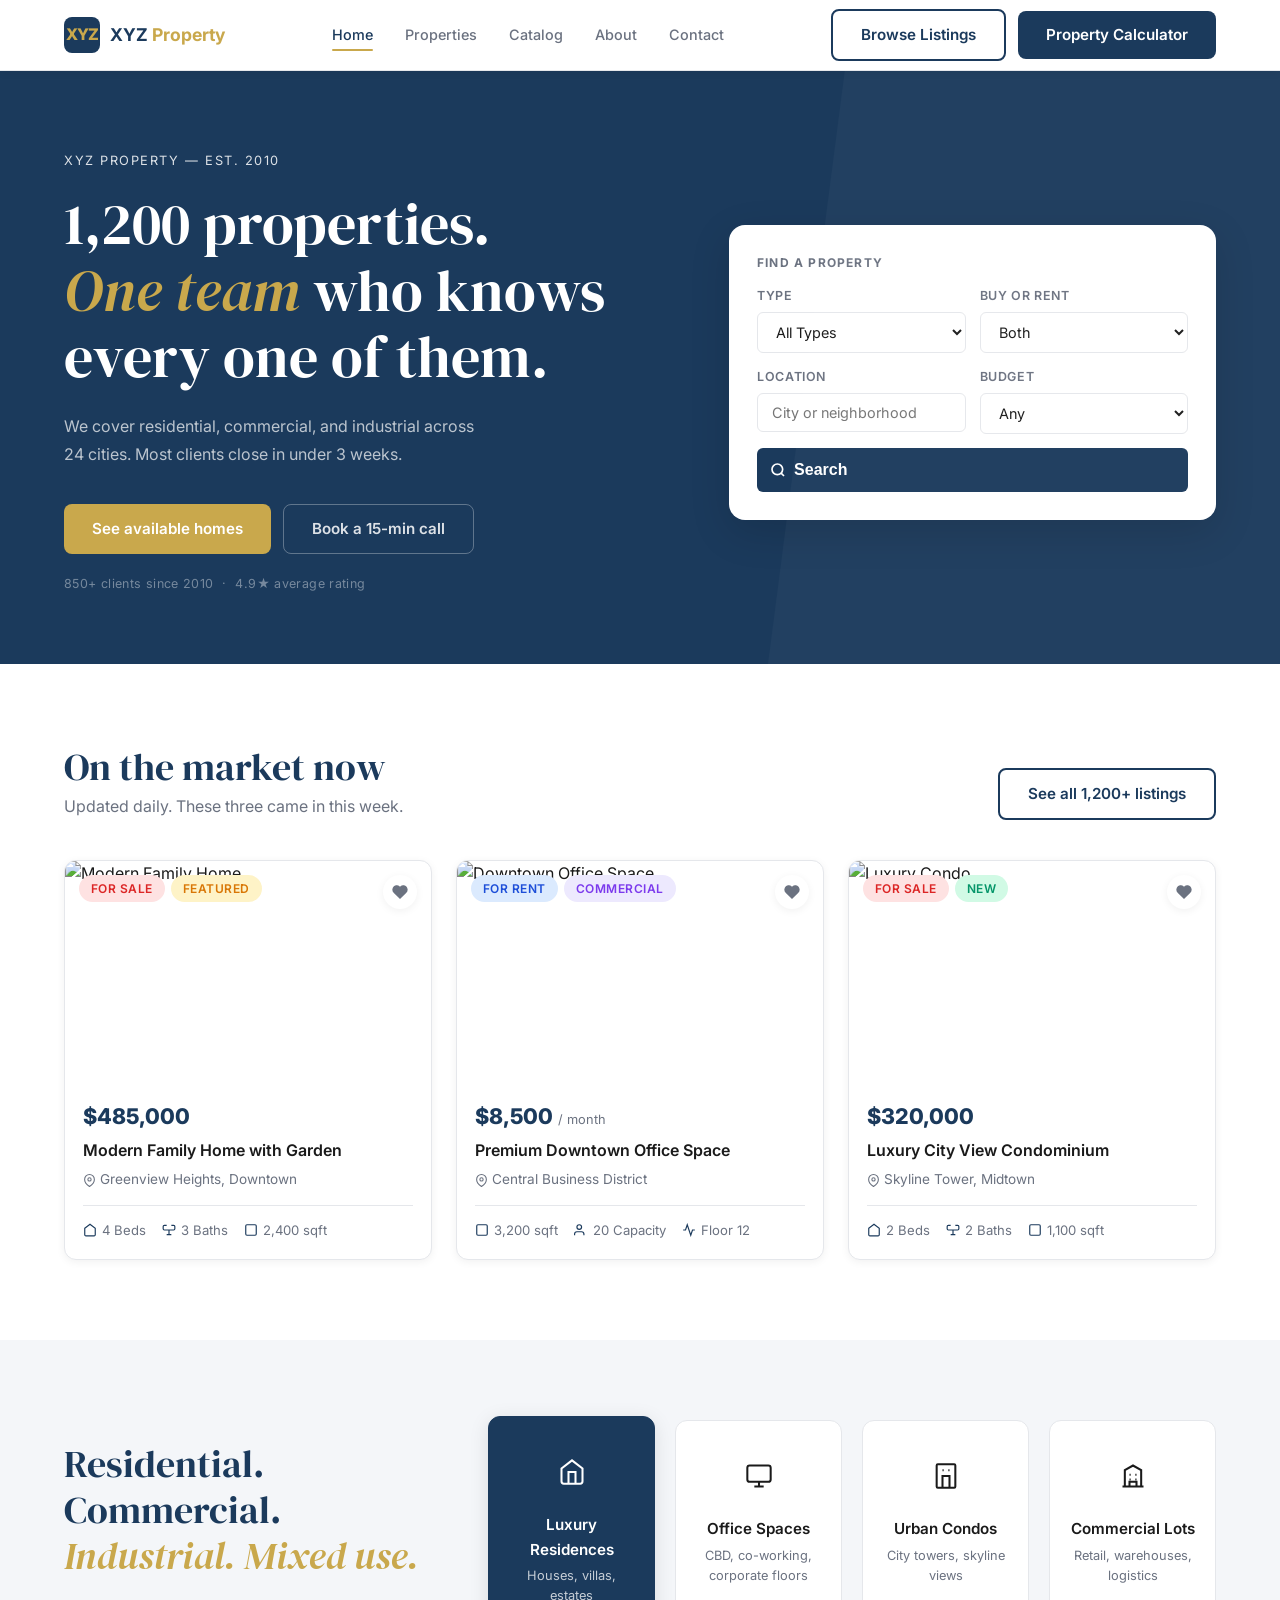
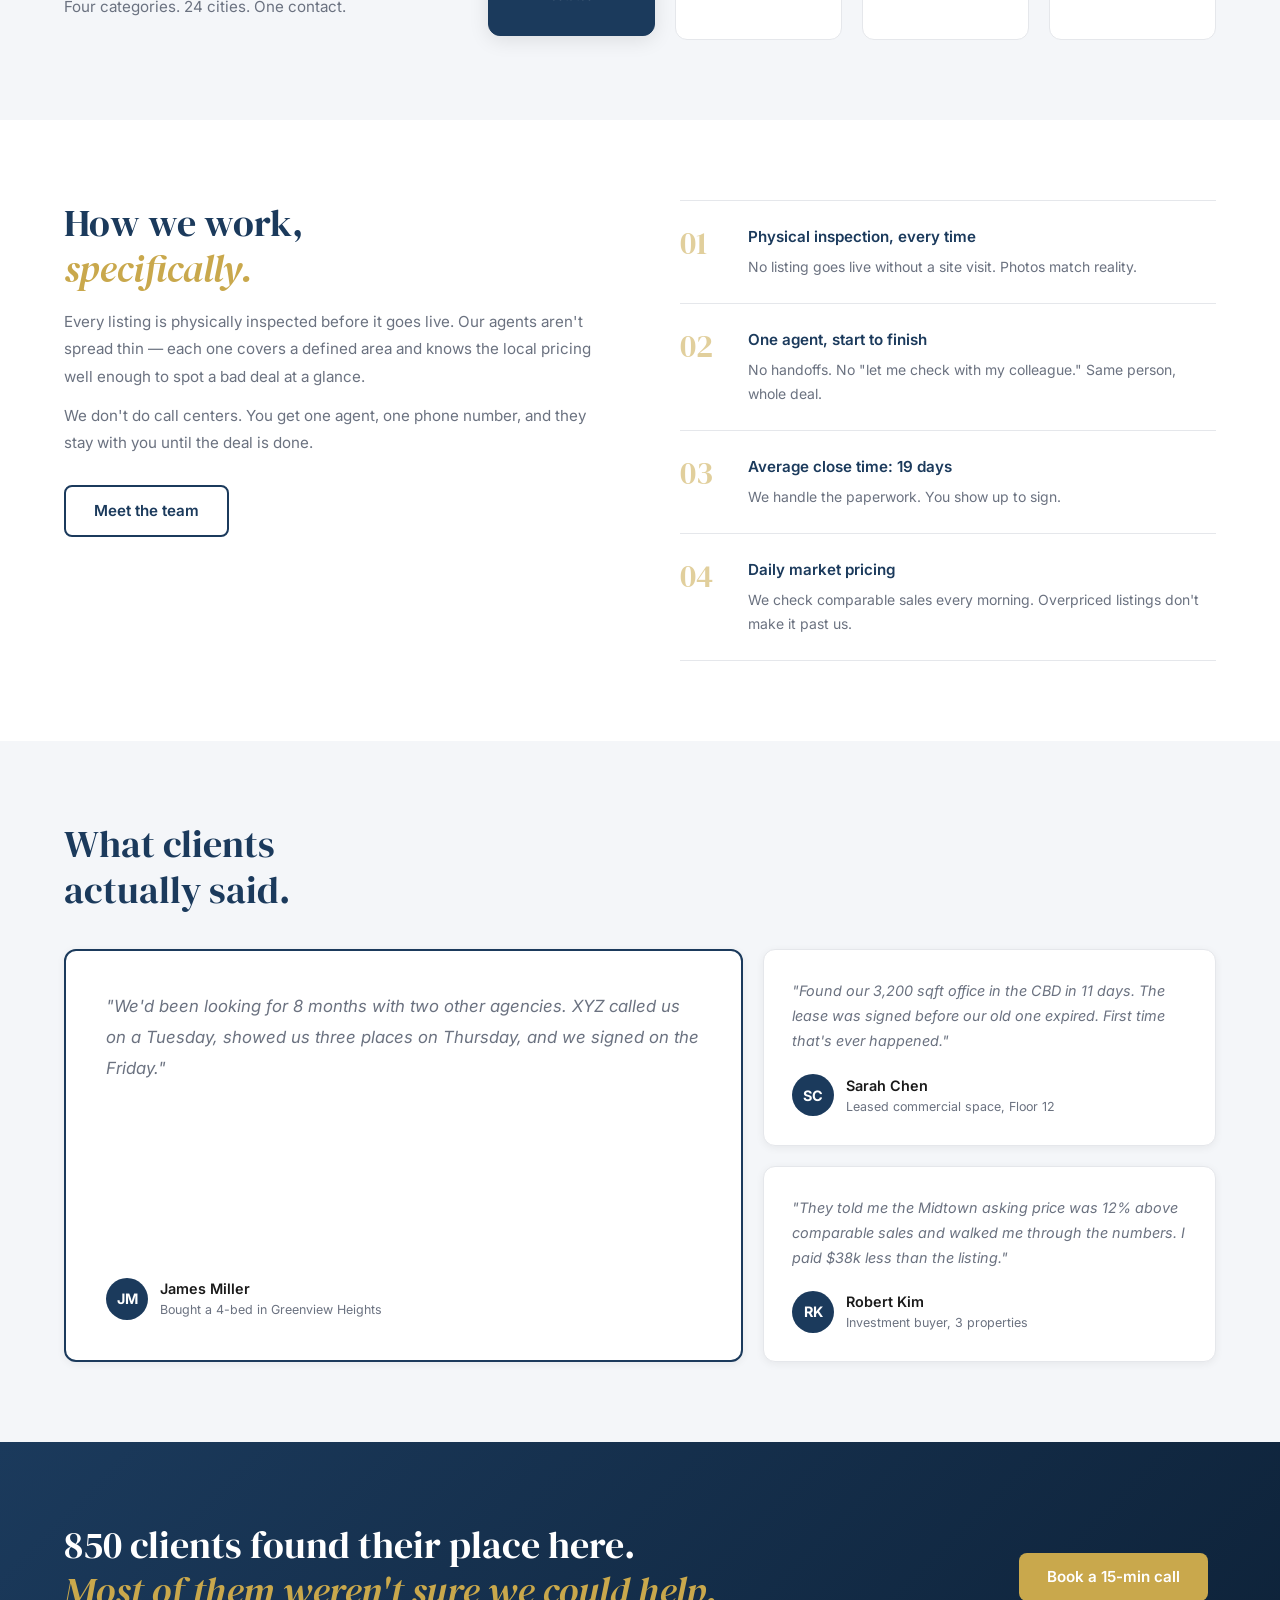
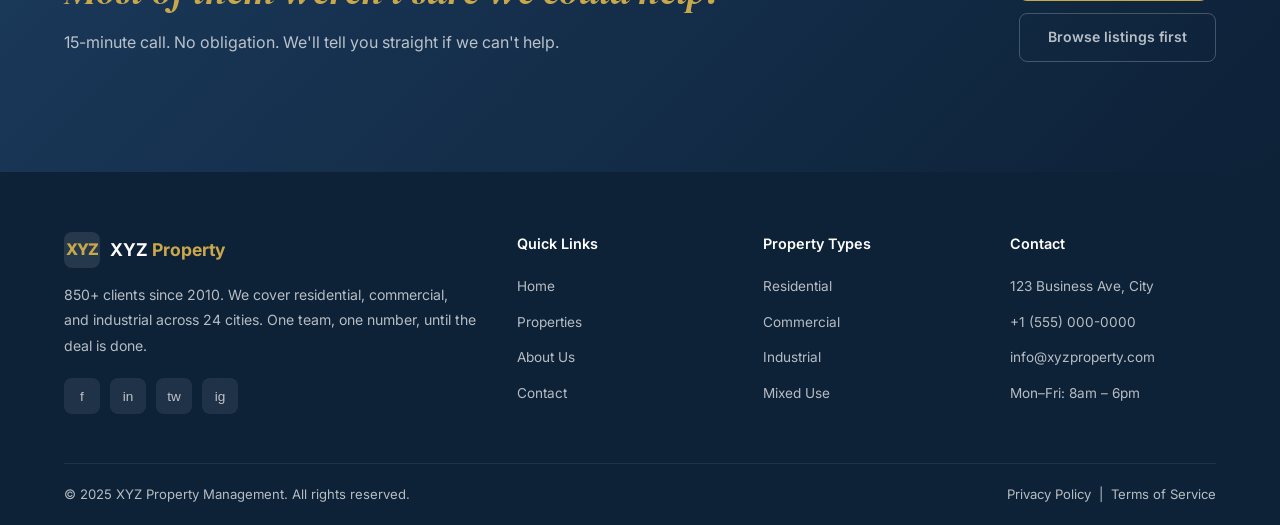
==== commit 8a33f519: "Add favicon, DM Serif Display font to all pages, replace emoji type icons with SVG - Add favicon.svg" ====
--- a/index.html
+++ b/index.html
@@ -5,6 +5,7 @@
   <meta name="viewport" content="width=device-width, initial-scale=1.0" />
   <title>XYZ Property Management</title>
   <link rel="stylesheet" href="assets/css/style.css" />
+  <link rel="icon" href="favicon.svg" type="image/svg+xml" />
   <link rel="preconnect" href="https://fonts.googleapis.com" />
   <link href="https://fonts.googleapis.com/css2?family=Inter:wght@300;400;500;600;700;800&family=DM+Serif+Display:ital@0;1&display=swap" rel="stylesheet" />
 </head>
@@ -66,34 +67,34 @@
             <div class="search-grid">
               <div class="search-field">
                 <label>Type</label>
-                <select>
-                  <option>All Types</option>
-                  <option>Residential</option>
-                  <option>Commercial</option>
-                  <option>Office</option>
-                  <option>Industrial</option>
+                <select id="heroType">
+                  <option value="">All Types</option>
+                  <option value="Luxury Residences">Luxury Residences</option>
+                  <option value="Office Spaces">Office Spaces</option>
+                  <option value="Urban Condos">Urban Condos</option>
+                  <option value="Commercial Lots">Commercial Lots</option>
                 </select>
               </div>
               <div class="search-field">
                 <label>Buy or Rent</label>
-                <select>
-                  <option>Both</option>
-                  <option>For Sale</option>
-                  <option>For Rent</option>
+                <select id="heroStatus">
+                  <option value="">Both</option>
+                  <option value="For Sale">For Sale</option>
+                  <option value="For Rent">For Rent</option>
                 </select>
               </div>
               <div class="search-field">
                 <label>Location</label>
-                <input type="text" placeholder="City or neighborhood" />
+                <input type="text" id="heroLocation" placeholder="City or neighborhood" />
               </div>
               <div class="search-field">
                 <label>Budget</label>
-                <select>
-                  <option>Any</option>
-                  <option>Under $500k</option>
-                  <option>$500k–$1M</option>
-                  <option>$1M–$2M</option>
-                  <option>$2M+</option>
+                <select id="heroBudget">
+                  <option value="">Any</option>
+                  <option value="300000">Under $300k</option>
+                  <option value="500000">Under $500k</option>
+                  <option value="750000">Under $750k</option>
+                  <option value="1000000">Under $1M</option>
                 </select>
               </div>
             </div>
@@ -212,25 +213,33 @@
           <p style="color:var(--text-light);margin-top:12px;font-size:0.95rem">Four categories. 24 cities. One contact.</p>
         </div>
         <div class="types-grid">
-          <a href="properties.html" class="type-card active">
-            <div class="type-card__icon">🏠</div>
-            <h4>Residential</h4>
-            <p>Houses, apartments, condos</p>
+          <a href="properties.html?type=Luxury+Residences" class="type-card active">
+            <div class="type-card__icon">
+              <svg width="28" height="28" viewBox="0 0 24 24" fill="none" stroke="currentColor" stroke-width="1.75"><path d="M3 9l9-7 9 7v11a2 2 0 0 1-2 2H5a2 2 0 0 1-2-2z"/><polyline points="9 22 9 12 15 12 15 22"/></svg>
+            </div>
+            <h4>Luxury Residences</h4>
+            <p>Houses, villas, estates</p>
           </a>
-          <a href="properties.html" class="type-card">
-            <div class="type-card__icon">🏢</div>
-            <h4>Commercial</h4>
-            <p>Offices, retail, showrooms</p>
+          <a href="properties.html?type=Office+Spaces" class="type-card">
+            <div class="type-card__icon">
+              <svg width="28" height="28" viewBox="0 0 24 24" fill="none" stroke="currentColor" stroke-width="1.75"><rect x="2" y="3" width="20" height="14" rx="2"/><path d="M8 21h8M12 17v4"/></svg>
+            </div>
+            <h4>Office Spaces</h4>
+            <p>CBD, co-working, corporate floors</p>
           </a>
-          <a href="properties.html" class="type-card">
-            <div class="type-card__icon">🏭</div>
-            <h4>Industrial</h4>
-            <p>Warehouses, logistics, factories</p>
+          <a href="properties.html?type=Urban+Condos" class="type-card">
+            <div class="type-card__icon">
+              <svg width="28" height="28" viewBox="0 0 24 24" fill="none" stroke="currentColor" stroke-width="1.75"><rect x="4" y="2" width="16" height="20" rx="1"/><path d="M9 22V12h6v10M9 7h1M14 7h1M9 12h1M14 12h1"/></svg>
+            </div>
+            <h4>Urban Condos</h4>
+            <p>City towers, skyline views</p>
           </a>
-          <a href="properties.html" class="type-card">
-            <div class="type-card__icon">🏨</div>
-            <h4>Mixed Use</h4>
-            <p>Live-work, retail + residential</p>
+          <a href="properties.html?type=Commercial+Lots" class="type-card">
+            <div class="type-card__icon">
+              <svg width="28" height="28" viewBox="0 0 24 24" fill="none" stroke="currentColor" stroke-width="1.75"><path d="M3 21h18M5 21V7l7-4 7 4v14M9 21v-4h6v4"/><path d="M9 11h1M14 11h1M9 15h1M14 15h1"/></svg>
+            </div>
+            <h4>Commercial Lots</h4>
+            <p>Retail, warehouses, logistics</p>
           </a>
         </div>
       </div>
@@ -349,7 +358,7 @@
             <div class="logo-icon">XYZ</div>
             <span class="logo-name">XYZ <span>Property</span></span>
           </div>
-          <p>Your trusted partner in residential and commercial property management. Finding the right space for the right people.</p>
+          <p>850+ clients since 2010. We cover residential, commercial, and industrial across 24 cities. One team, one number, until the deal is done.</p>
           <div class="footer__social">
             <button class="social-btn">f</button>
             <button class="social-btn">in</button>
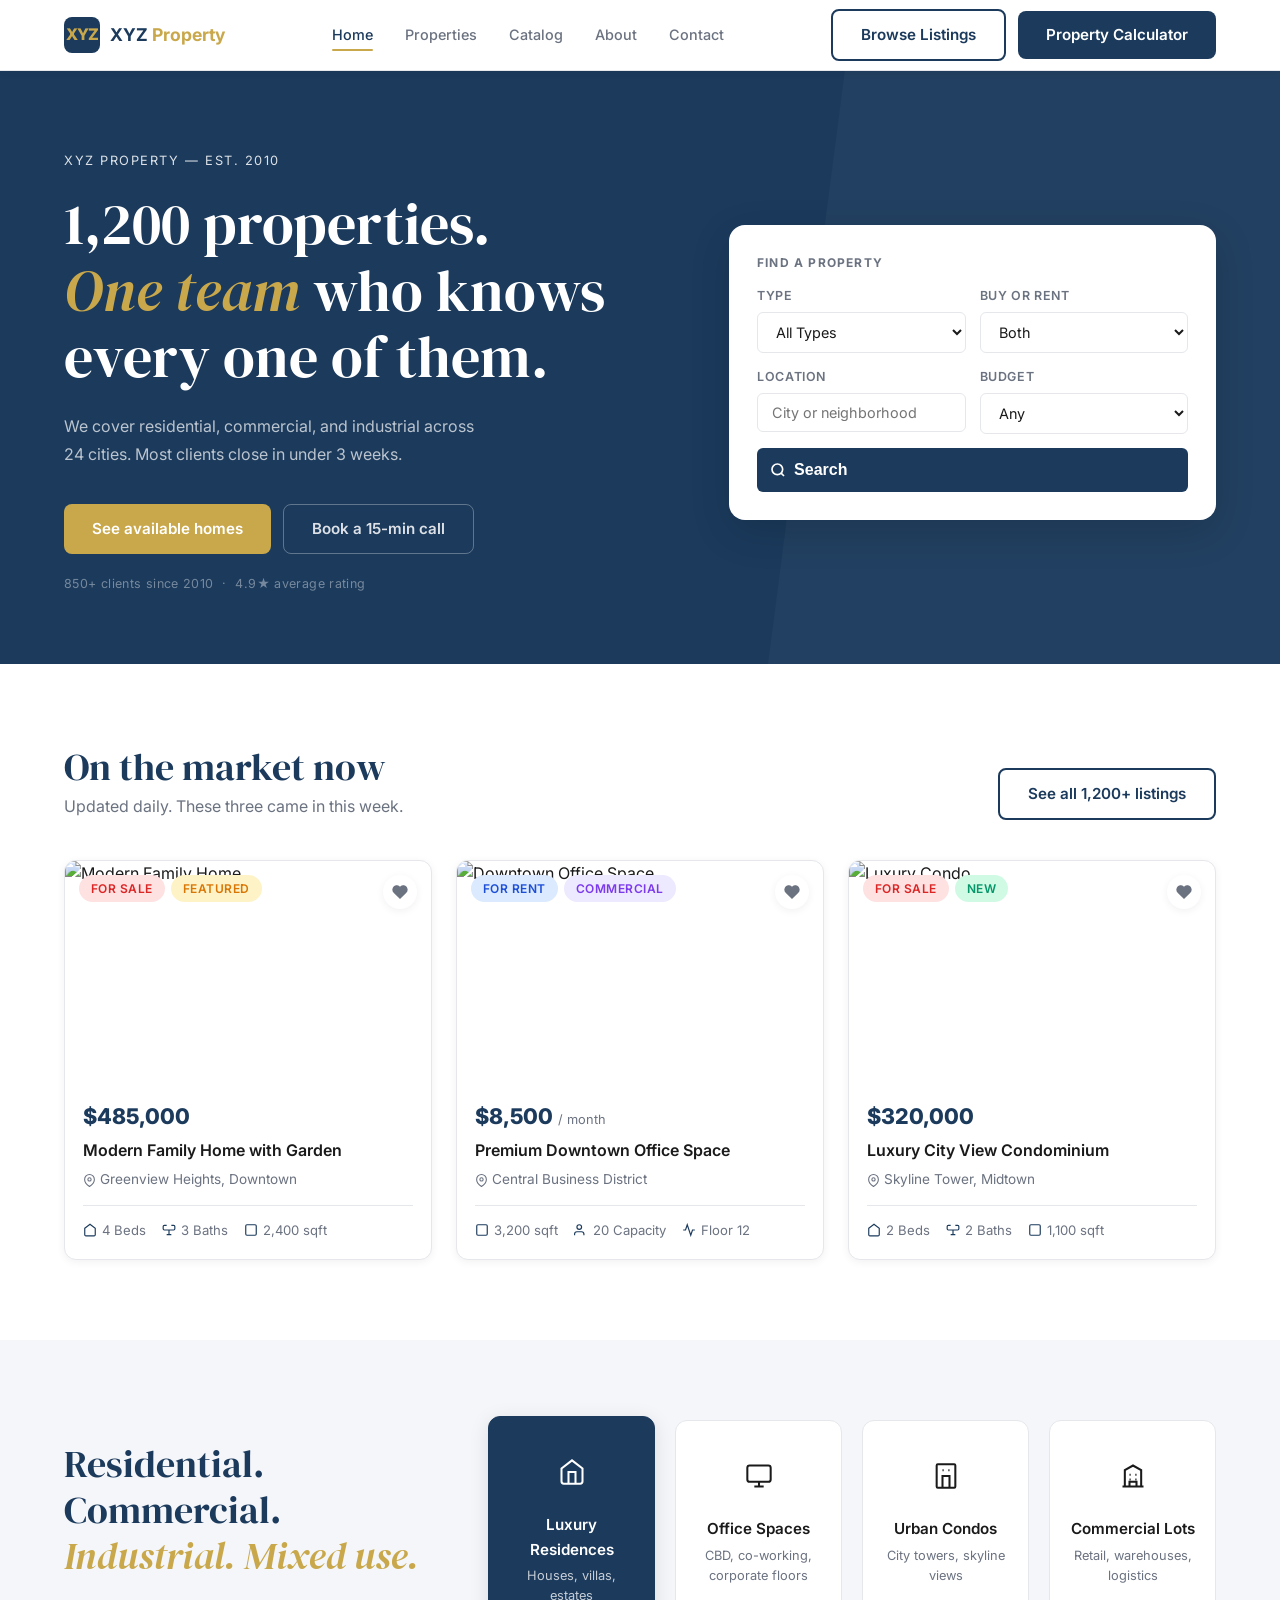
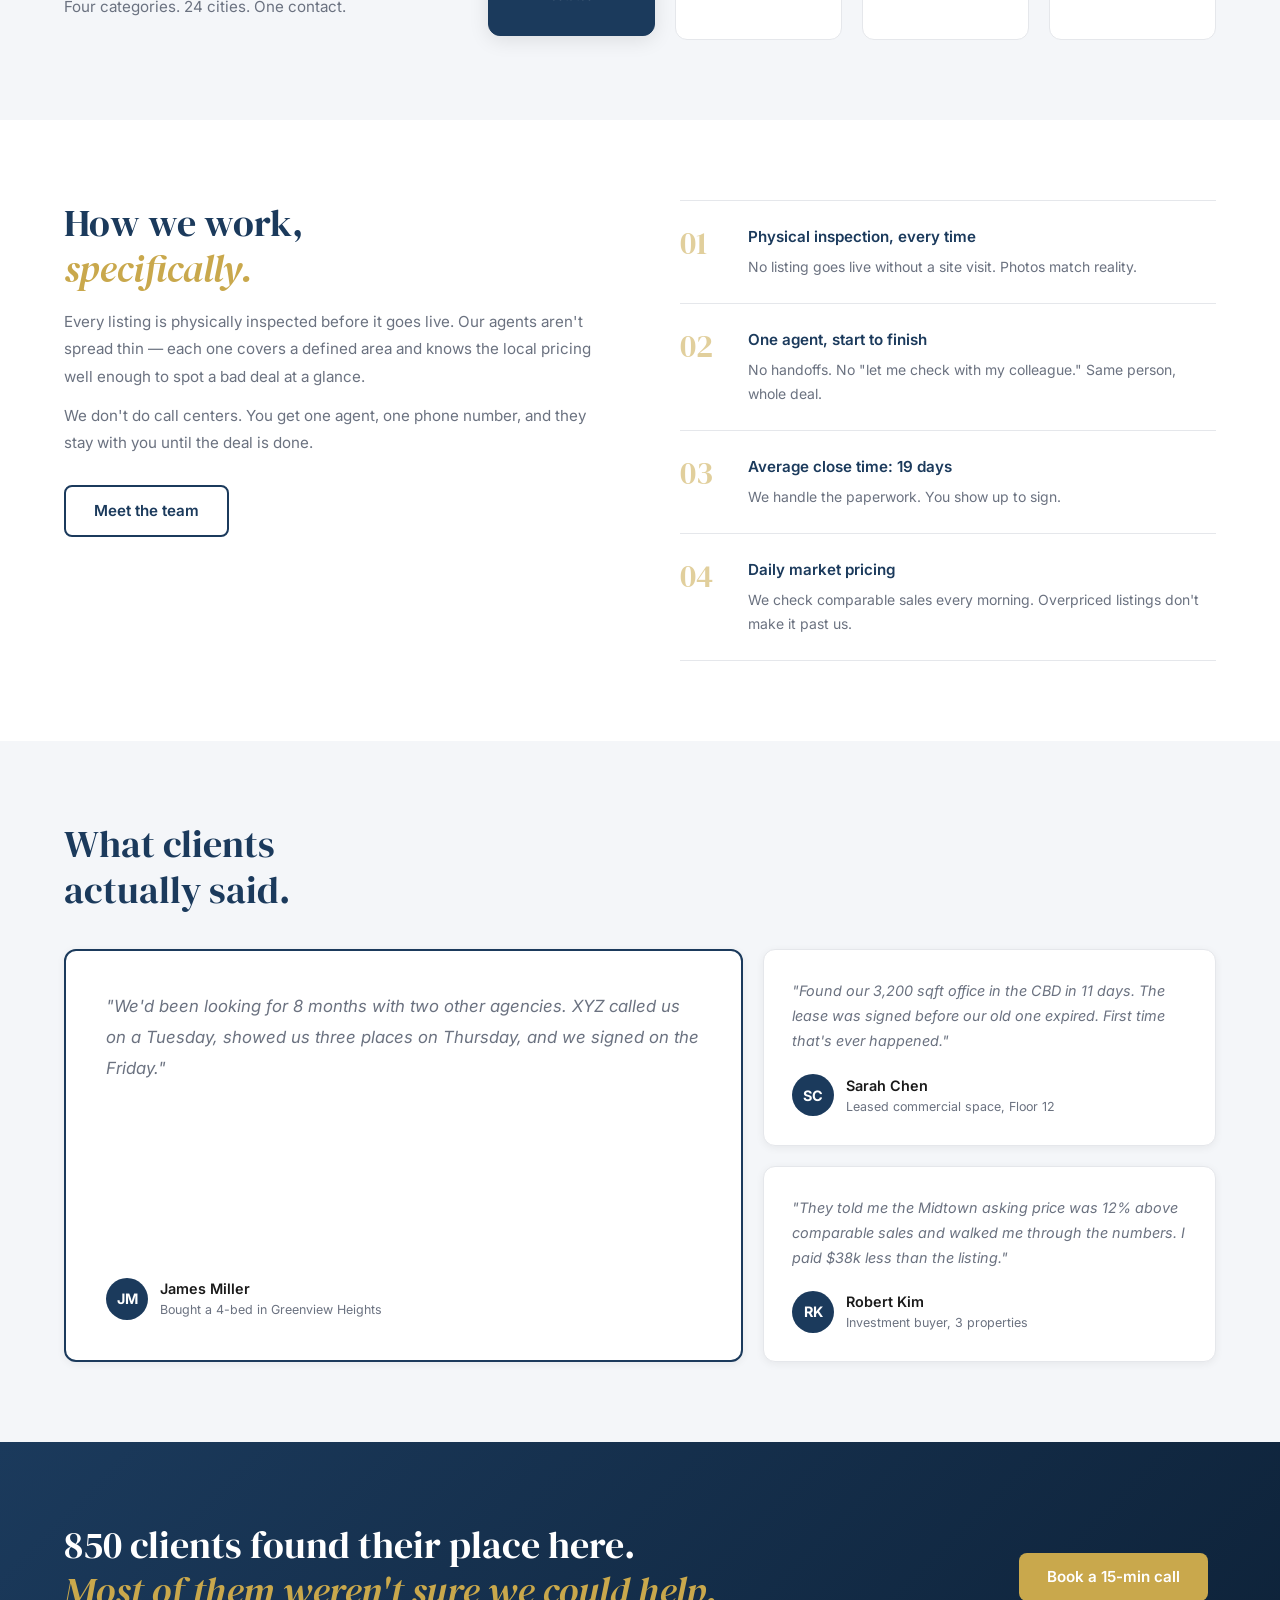
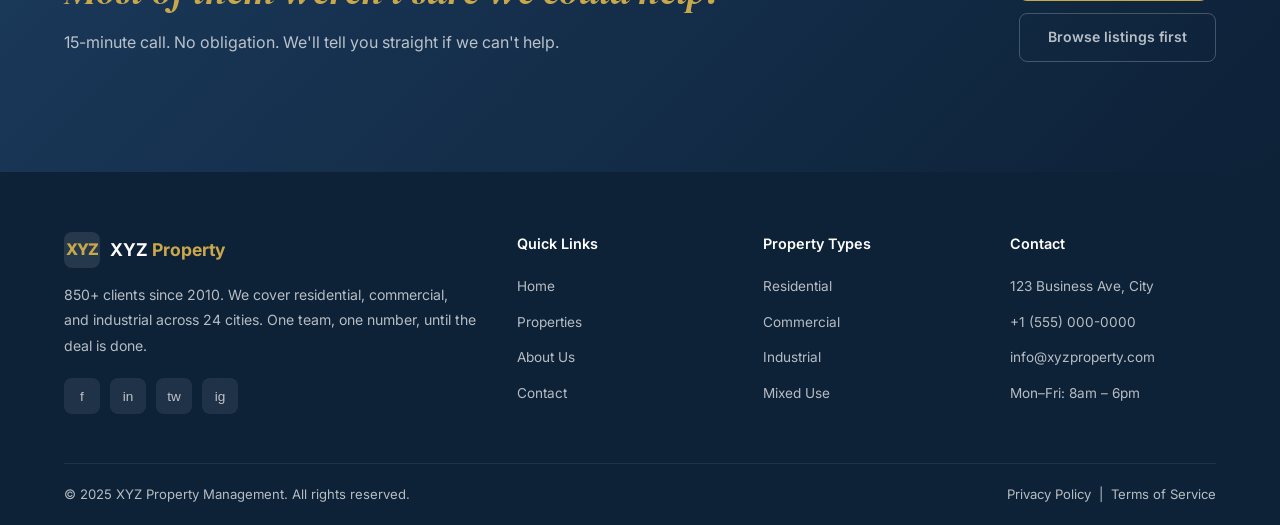
==== commit 2597c0e9: "Fix hero search form: skip generic handler, fix Firestore seed type values - Add id=heroSearchForm s" ====
--- a/index.html
+++ b/index.html
@@ -63,7 +63,7 @@
 
         <div class="hero__search">
           <p class="hero__search-label">Find a property</p>
-          <form>
+          <form id="heroSearchForm">
             <div class="search-grid">
               <div class="search-field">
                 <label>Type</label>
--- a/assets/css/style.css
+++ b/assets/css/style.css
@@ -162,6 +162,7 @@
   height: 100%;
   background: rgba(255,255,255,0.03);
   clip-path: polygon(15% 0, 100% 0, 100% 100%, 0% 100%);
+  pointer-events: none;
 }
 .hero__inner {
   display: grid;
@@ -182,6 +183,8 @@
   border-radius: 16px;
   padding: 28px;
   box-shadow: var(--shadow-lg);
+  position: relative;
+  z-index: 10;
 }
 .hero__search h3 { color: var(--primary); margin-bottom: 20px; font-size: 1.1rem; }
 .search-grid { display: grid; grid-template-columns: 1fr 1fr; gap: 14px; margin-bottom: 14px; }
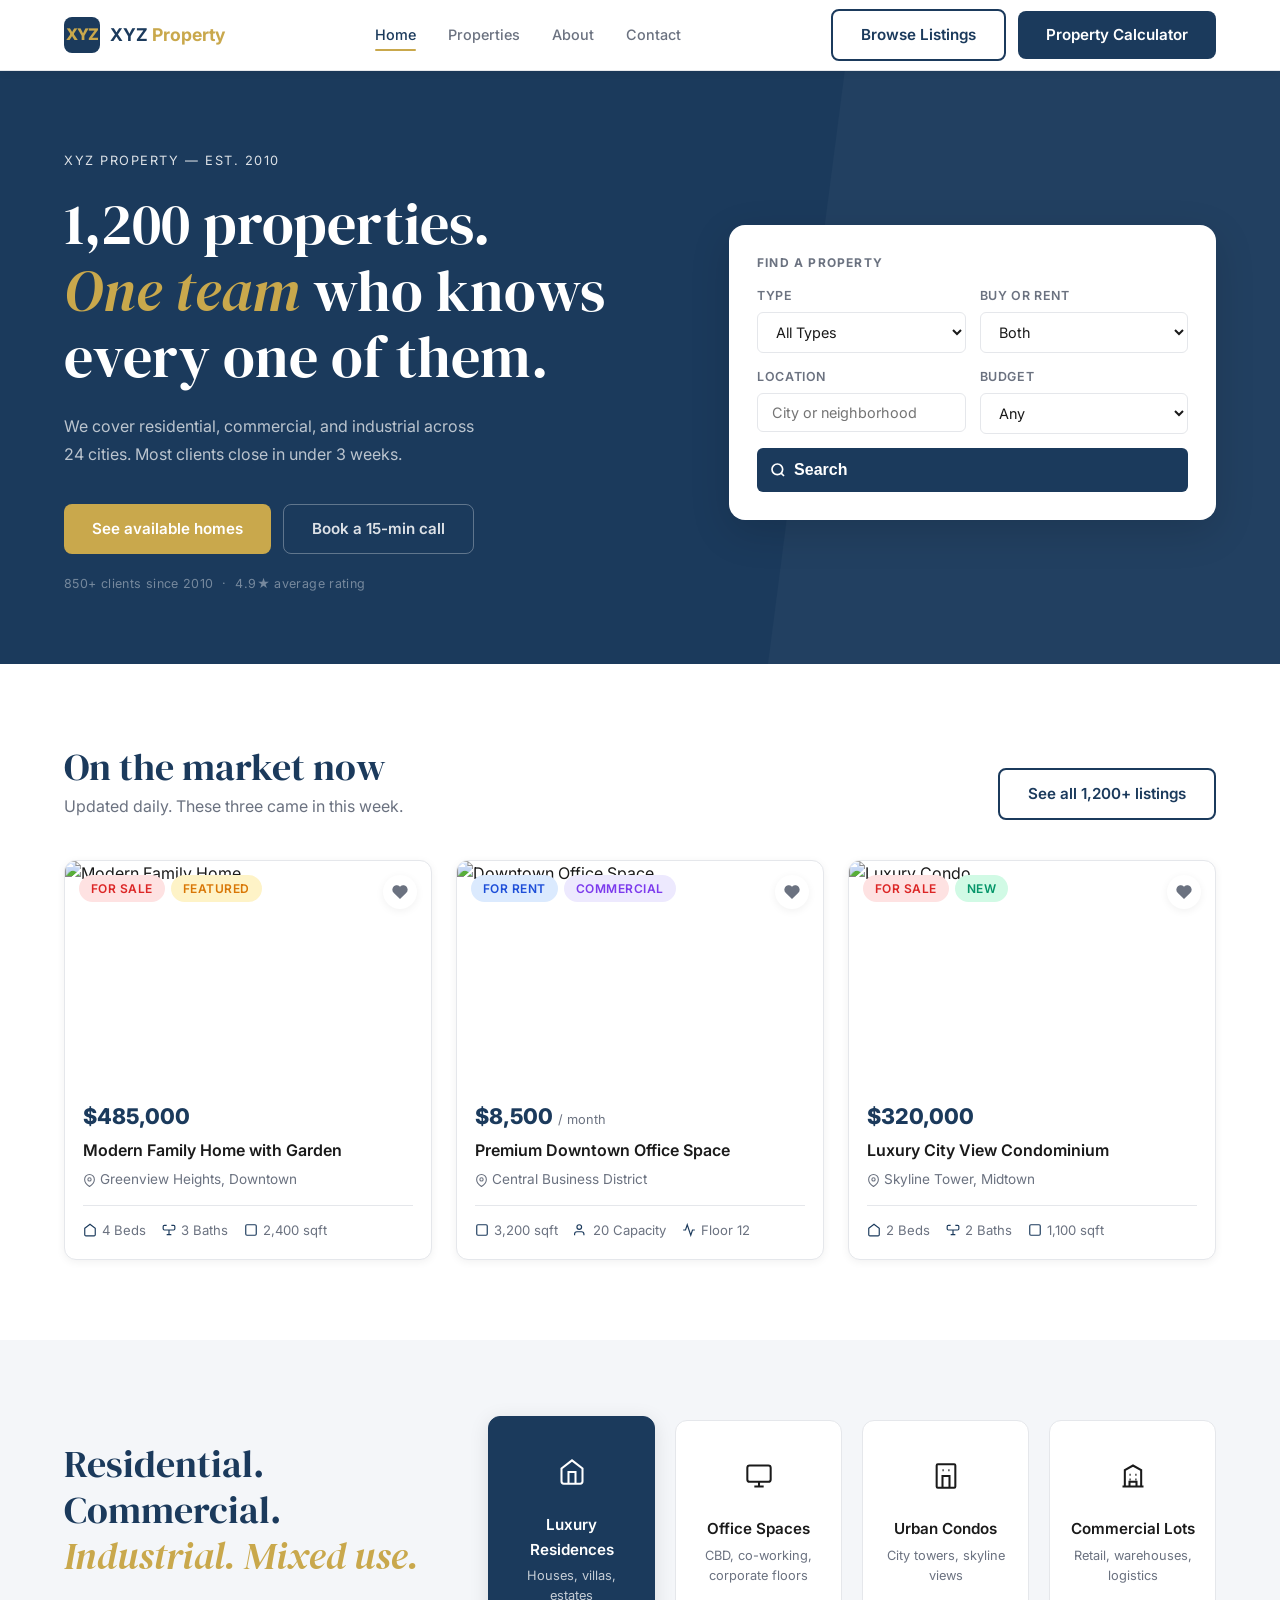
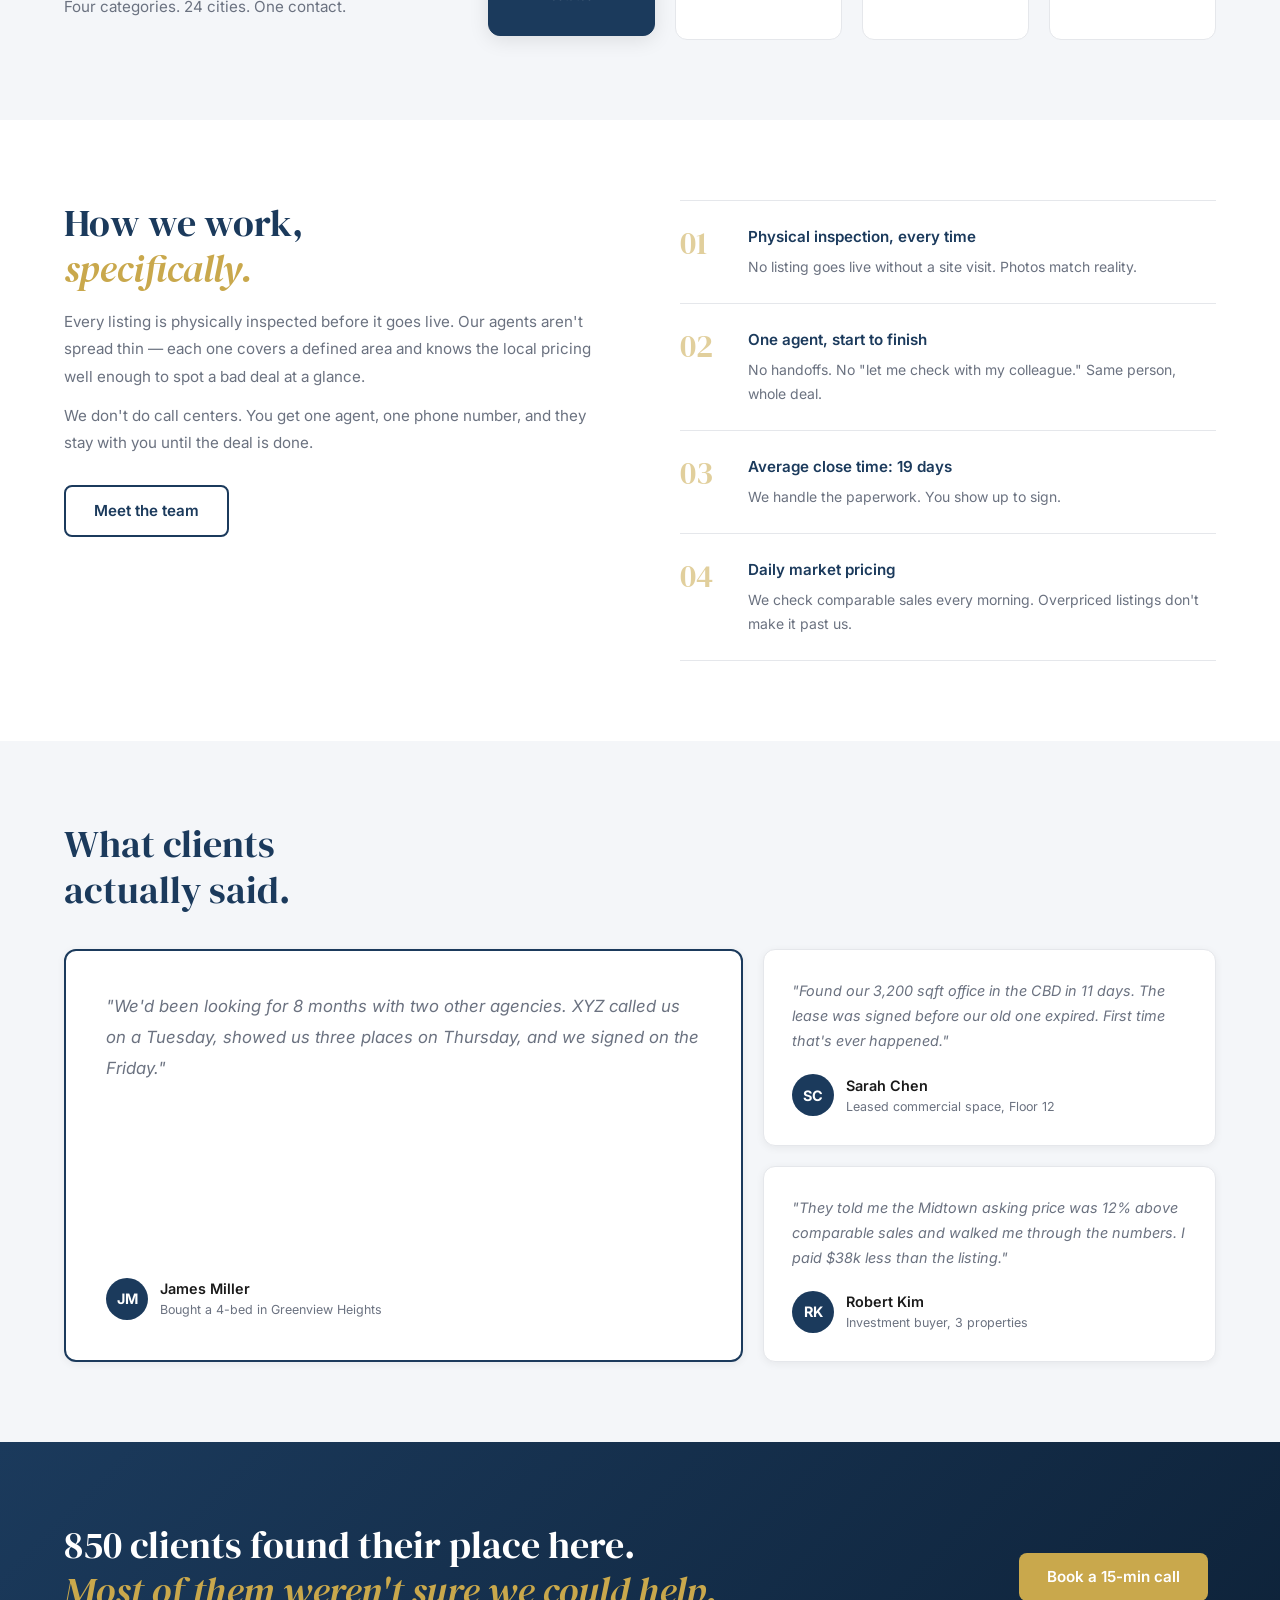
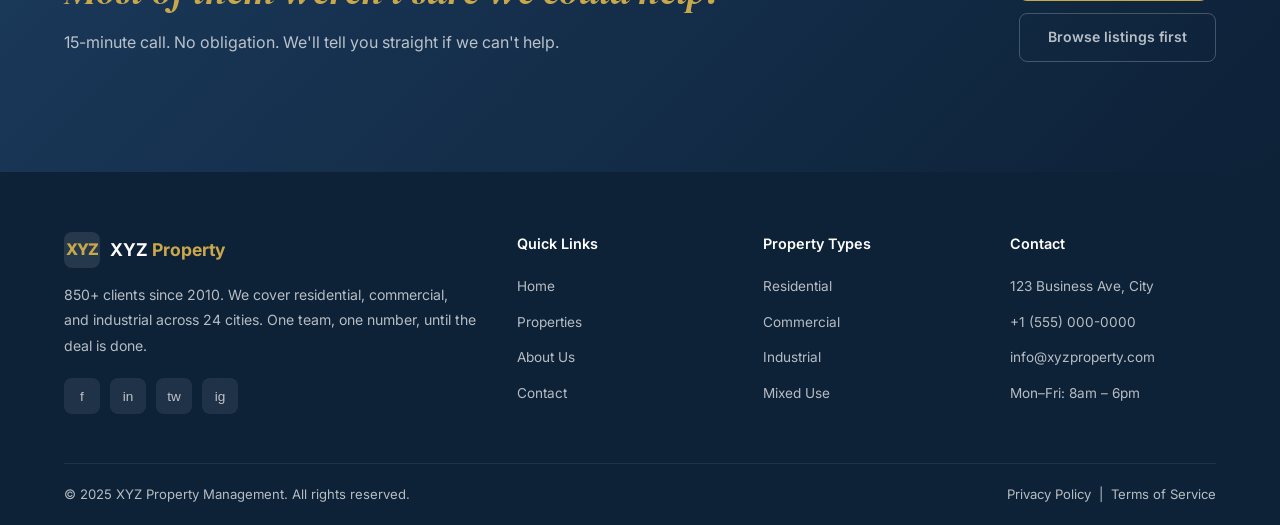
==== commit c25bc41f: "Remove catalog page — redundant with properties page Co-Authored-By: Claude Sonnet 4.6 <noreply@anth" ====
--- a/index.html
+++ b/index.html
@@ -10,7 +10,6 @@
   <link href="https://fonts.googleapis.com/css2?family=Inter:wght@300;400;500;600;700;800&family=DM+Serif+Display:ital@0;1&display=swap" rel="stylesheet" />
 </head>
 <body>
-
   <!-- NAVBAR -->
   <nav class="navbar">
     <div class="container navbar__inner">
@@ -21,7 +20,6 @@
       <div class="navbar__links">
         <a href="index.html" class="active">Home</a>
         <a href="properties.html">Properties</a>
-        <a href="catalog.html">Catalog</a>
         <a href="about.html">About</a>
         <a href="contact.html">Contact</a>
       </div>
@@ -34,18 +32,15 @@
       </button>
     </div>
   </nav>
-
   <!-- MOBILE MENU -->
   <div class="mobile-menu">
     <button class="mobile-menu__close">&times;</button>
     <a href="index.html">Home</a>
     <a href="properties.html">Properties</a>
-    <a href="catalog.html">Catalog</a>
         <a href="about.html">About</a>
     <a href="contact.html">Contact</a>
     <a href="calculator.html" class="btn btn--primary">Property Calculator</a>
   </div>
-
   <!-- HERO -->
   <section class="hero hero--asymmetric">
     <div class="container">
@@ -60,7 +55,6 @@
           </div>
           <p class="hero__trust">850+ clients since 2010 &nbsp;·&nbsp; 4.9★ average rating</p>
         </div>
-
         <div class="hero__search">
           <p class="hero__search-label">Find a property</p>
           <form id="heroSearchForm">
@@ -107,7 +101,6 @@
       </div>
     </div>
   </section>
-
   <!-- FEATURED PROPERTIES -->
   <section class="section section--white">
     <div class="container">
@@ -118,12 +111,10 @@
         </div>
         <a href="properties.html" class="btn btn--outline">See all 1,200+ listings</a>
       </div>
-
       <div class="properties-grid">
-
         <a href="property.html" class="property-card">
           <div class="property-card__image">
-            <img src="https://picsum.photos/seed/house1/600/400" alt="Modern Family Home" />
+            <img src="https://images.unsplash.com/photo-1564013799919-ab600027ffc6?w=600&h=400&fit=crop&auto=format&q=80" alt="Modern Family Home" />
             <div class="property-card__badges">
               <span class="badge badge--sale">For Sale</span>
               <span class="badge badge--featured">Featured</span>
@@ -146,10 +137,9 @@
             </div>
           </div>
         </a>
-
         <a href="property.html" class="property-card">
           <div class="property-card__image">
-            <img src="https://picsum.photos/seed/office1/600/400" alt="Downtown Office Space" />
+            <img src="https://images.unsplash.com/photo-1497366216548-37526070297c?w=600&h=400&fit=crop&auto=format&q=80" alt="Downtown Office Space" />
             <div class="property-card__badges">
               <span class="badge badge--rent">For Rent</span>
               <span class="badge badge--commercial">Commercial</span>
@@ -172,10 +162,9 @@
             </div>
           </div>
         </a>
-
         <a href="property.html" class="property-card">
           <div class="property-card__image">
-            <img src="https://picsum.photos/seed/condo1/600/400" alt="Luxury Condo" />
+            <img src="https://images.unsplash.com/photo-1522708323590-d24dbb6b0267?w=600&h=400&fit=crop&auto=format&q=80" alt="Luxury Condo" />
             <div class="property-card__badges">
               <span class="badge badge--sale">For Sale</span>
               <span class="badge badge--new">New</span>
@@ -198,12 +187,9 @@
             </div>
           </div>
         </a>
-
-      </div>
-
-    </div>
-  </section>
-
+      </div>
+    </div>
+  </section>
   <!-- PROPERTY TYPES -->
   <section class="section section--gray">
     <div class="container">
@@ -245,7 +231,6 @@
       </div>
     </div>
   </section>
-
   <!-- HOW WE WORK -->
   <section class="section section--white">
     <div class="container">
@@ -289,7 +274,6 @@
       </div>
     </div>
   </section>
-
   <!-- TESTIMONIALS -->
   <section class="section section--gray">
     <div class="container">
@@ -334,7 +318,6 @@
       </div>
     </div>
   </section>
-
   <!-- CTA -->
   <section class="cta-section">
     <div class="container cta-editorial">
@@ -348,7 +331,6 @@
       </div>
     </div>
   </section>
-
   <!-- FOOTER -->
   <footer class="footer">
     <div class="container">
@@ -400,7 +382,6 @@
       </div>
     </div>
   </footer>
-
   <div class="toast"></div>
   <script src="assets/js/main.js"></script>
 </body>
--- a/assets/css/style.css
+++ b/assets/css/style.css
@@ -505,7 +505,7 @@
 .amenity-item svg { color: var(--primary); flex-shrink: 0; }
 
 /* Agent card */
-.agent-card { background: var(--white); border-radius: var(--radius); padding: 24px; border: 1px solid var(--border); position: sticky; top: 90px; }
+.agent-card { background: var(--white); border-radius: var(--radius); padding: 24px; border: 1px solid var(--border); }
 .agent-card__header { display: flex; align-items: center; gap: 14px; margin-bottom: 20px; padding-bottom: 20px; border-bottom: 1px solid var(--border); }
 .agent-avatar { width: 56px; height: 56px; border-radius: 50%; background: var(--primary); display: flex; align-items: center; justify-content: center; color: var(--white); font-weight: 700; font-size: 1.2rem; flex-shrink: 0; }
 .agent-name { font-weight: 700; color: var(--primary); }
